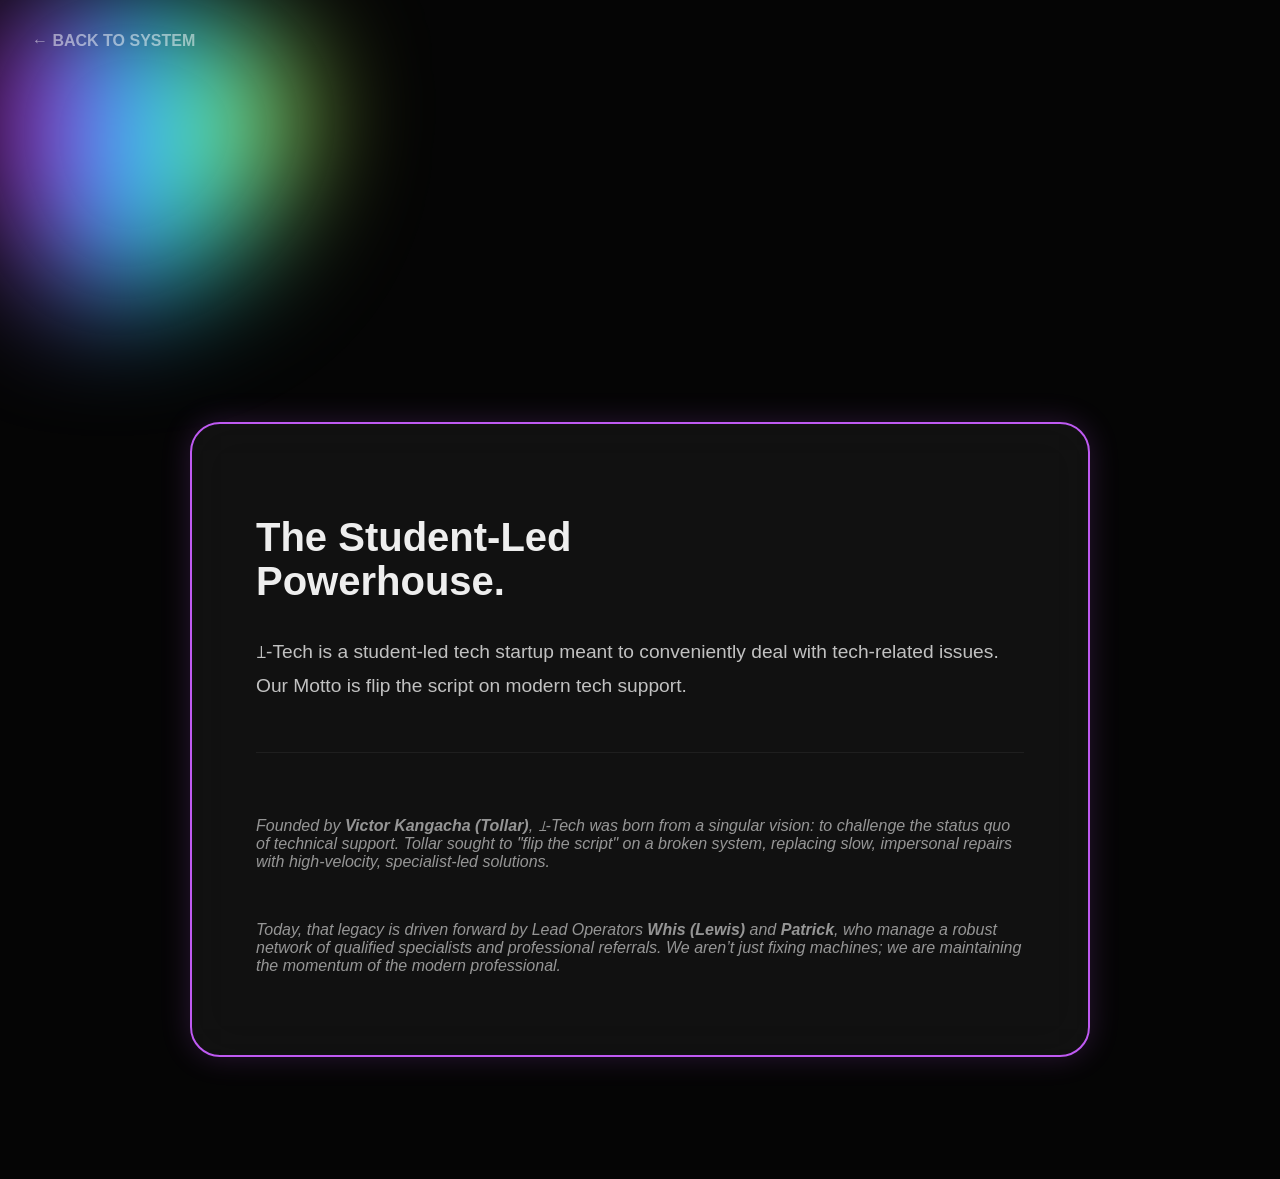
==== about.html @ f7c6c29e "landin-login-admin-about-" ====
<!DOCTYPE html>
<html lang="en">

<head>
    <meta charset="UTF-8">
    <meta name="viewport" content="width=device-width, initial-scale=1.0">
    <title>About Us | Ʇ-Tech</title>
    <link rel="stylesheet" href="style.css">
    <style>
        .back-link {
            position: absolute;
            top: 2rem;
            left: 2rem;
            color: #fff;
            text-decoration: none;
            font-weight: bold;
            opacity: 0.5;
            transition: 0.3s;
        }

        .back-link:hover {
            opacity: 1;
            transform: translateX(-5px);
        }
    </style>
</head>

<body>
    <div id="canvas-container">
        <div class="prism-graphic"></div>
    </div>

    <a href="index.html" class="back-link">← BACK TO SYSTEM</a>

    <div class="content-container">
        <div class="glass-card purple-glow">
            <h1 class="content-header">The Student-Led <br> Powerhouse.</h1>
            <p class="core-text">
                Ʇ-Tech is a student-led tech startup meant to conveniently deal with tech-related issues.
                Our Motto is flip the script on modern tech support.
            </p>

            <div class="origin-story">
                <p>
                    Founded by <strong>Victor Kangacha (Tollar)</strong>, Ʇ-Tech was born from a singular vision:
                    to challenge the status quo of technical support. Tollar sought to "flip the script"
                    on a broken system, replacing slow, impersonal repairs with high-velocity, specialist-led solutions.
                </p>
                <br>
                <p>
                    Today, that legacy is driven forward by Lead Operators <strong>Whis (Lewis)</strong> and
                    <strong>Patrick</strong>,
                    who manage a robust network of qualified specialists and professional referrals.
                    We aren’t just fixing machines; we are maintaining the momentum of the modern professional.
                </p>
            </div>
        </div>
    </div>

    <script src="script.js"></script>
</body>

</html>
---- style.css ----
:root {
    --primary: #5271FF;
    --accent: #e8ff47;
    --neon-purple: #bf5af2;
    --neon-green: #e8ff47;
    --glass-bg: rgba(255, 255, 255, 0.05);
    --glass-border: rgba(255, 255, 255, 0.1);
    --bg-dark: #050505;
    --prism-gradient: linear-gradient(90deg, #ff00ea, #00d2ff, #E1FB2E);
}

body {
    background-color: var(--bg-dark);
    color: #eee;
    font-family: 'Inter', -apple-system, sans-serif;
    margin: 0;
    overflow-x: hidden;
}

/* --- LANDING TOGETHER/APART ANIMATION --- */
.landing-bg {
    background: radial-gradient(circle at center, #111, #000);
    overflow: hidden;
    position: fixed;
    width: 100%;
    height: 100%;
    z-index: -1;
}

.particle {
    position: absolute;
    width: 4px;
    height: 4px;
    background: var(--primary);
    border-radius: 50%;
    filter: blur(2px);
    animation: togetherApart 10s infinite ease-in-out;
}

@keyframes togetherApart {

    0%,
    100% {
        transform: translate(0, 0) scale(1);
        opacity: 0.3;
    }

    50% {
        transform: translate(var(--tx), var(--ty)) scale(2);
        opacity: 0.8;
    }
}

/* --- 50/50 SPLIT VIEW (LOGIN) --- */
.split-container {
    display: flex;
    height: 100vh;
}

.left-view {
    flex: 1;
    background: #050505;
    display: flex;
    align-items: center;
    justify-content: center;
    position: relative;
    overflow: hidden;
}

.prism-graphic {
    width: 300px;
    height: 300px;
    background: var(--prism-gradient);
    filter: blur(60px);
    border-radius: 30% 70% 70% 30% / 30% 30% 70% 70%;
    animation: morph 8s infinite alternate ease-in-out;
}

@keyframes morph {
    0% {
        border-radius: 30% 70% 70% 30% / 30% 30% 70% 70%;
    }

    100% {
        border-radius: 60% 40% 30% 70% / 60% 30% 70% 40%;
    }
}

.right-view {
    flex: 1;
    background: #000;
    display: flex;
    flex-direction: column;
    justify-content: center;
    padding: 10%;
}

.enter-heading {
    font-size: 5rem;
    font-weight: 900;
    letter-spacing: -4px;
    margin-bottom: 2rem;
    line-height: 0.9;
}

.glass-card {
    background: var(--glass);
    backdrop-filter: blur(20px);
    border: 1px solid var(--glass-border);
    padding: 3rem;
    border-radius: 20px;
}

.input-group {
    margin-bottom: 1.5rem;
}

.input-group label {
    display: block;
    font-size: 0.8rem;
    text-transform: uppercase;
    letter-spacing: 2px;
    margin-bottom: 0.5rem;
    opacity: 0.5;
}

.input-group input {
    width: 100%;
    min-width: 320px;
    background: rgba(255, 255, 255, 0.03);
    border: 1px solid var(--glass-border);
    padding: 1rem;
    border-radius: 8px;
    color: #fff;
    font-size: 1rem;
}

/* --- DASHBOARD & SERVICE BAY --- */
.container {
    max-width: 1200px;
    margin: 0 auto;
    padding: 100px 20px;
}

.service-grid {
    display: grid;
    grid-template-columns: repeat(auto-fit, minmax(250px, 1fr));
    gap: 1.5rem;
    margin-top: 3rem;
}

.service-card {
    padding: 2.5rem;
    background: var(--glass);
    backdrop-filter: blur(10px);
    border-radius: 15px;
    border: 1px solid var(--glass-border);
    transition: 0.4s;
    cursor: pointer;
    text-align: left;
}

.service-card:hover {
    border-color: var(--accent);
    transform: translateY(-5px);
}

.service-card h3 {
    font-size: 1.5rem;
    margin-bottom: 0.5rem;
}

.slide-panel {
    position: fixed;
    right: -100%;
    top: 0;
    width: 400px;
    height: 100%;
    background: #0a0a0a;
    border-left: 1px solid var(--glass-border);
    padding: 3rem;
    z-index: 1000;
    transition: 0.5s cubic-bezier(0.4, 0, 0.2, 1);
}

.slide-panel.active {
    right: 0;
}

/* --- UTILS --- */
.flip {
    display: inline-block;
    transform: rotate(180deg);
}

.btn-primary {
    background: #fff;
    color: #000;
    border: none;
    padding: 1rem 2rem;
    border-radius: 12px;
    font-weight: 900;
    text-transform: uppercase;
    cursor: pointer;
    transition: 0.3s;
}

.btn-primary:hover {
    background: var(--accent);
}

@media (max-width: 768px) {
    .split-container {
        flex-direction: column;
    }

    .enter-heading {
        font-size: 3rem;
    }

    .input-group input {
        min-width: 100%;
    }
}
/* --- Cyber Minimalist Layout --- */
.hero-section {
    text-align: center;
    margin-top: 15vh;
}

.hero-section h1 {
    font-size: 6rem;
    font-weight: 900;
    letter-spacing: 15px;
    margin-bottom: 1rem;
}

.tagline {
    font-size: 1.2rem;
    opacity: 0.7;
    letter-spacing: 3px;
    max-width: 600px;
    margin: 0 auto;
}

.nav-grid {
    display: flex;
    gap: 20px;
    justify-content: center;
    margin-top: 60px;
    flex-wrap: wrap;
    padding: 20px;
}

.nav-btn {
    min-width: 250px;
    padding: 20px 40px;
    border-radius: 50px;
    font-family: 'Inter', sans-serif;
    font-weight: 700;
    text-transform: uppercase;
    letter-spacing: 2px;
    cursor: pointer;
    transition: 0.4s cubic-bezier(0.175, 0.885, 0.32, 1.275);
    display: flex;
    align-items: center;
    justify-content: center;
}

.nav-btn.glass {
    background: var(--glass-bg);
    border: 1px solid var(--glass-border);
    color: #fff;
    backdrop-filter: blur(15px);
}

.nav-btn.primary {
    background: #fff;
    border: none;
    color: #000;
    box-shadow: 0 0 30px rgba(255, 255, 255, 0.2);
}

.nav-btn:hover {
    transform: scale(1.05) translateY(-5px);
    background: rgba(255, 255, 255, 0.15);
    border-color: var(--accent);
}

.nav-btn.primary:hover {
    background: var(--accent);
    box-shadow: 0 0 40px rgba(232, 255, 71, 0.4);
}

/* --- Content Pages --- */
.content-container {
    max-width: 900px;
    margin: 10vh auto;
    padding: 2rem;
}

.glass-card {
    background: var(--glass-bg);
    backdrop-filter: blur(25px);
    border: 2px solid var(--glass-border);
    border-radius: 30px;
    padding: 4rem;
    position: relative;
    overflow: hidden;
}

.purple-glow { border-color: var(--neon-purple); box-shadow: 0 0 30px rgba(191, 90, 242, 0.2); }
.green-glow { border-color: var(--neon-green); box-shadow: 0 0 30px rgba(232, 255, 71, 0.2); }

.content-header {
    font-size: 2.5rem;
    font-weight: 900;
    margin-bottom: 2rem;
    line-height: 1.1;
}

.core-text {
    font-size: 1.2rem;
    line-height: 1.8;
    opacity: 0.8;
    margin-bottom: 2rem;
}

.origin-story {
    margin-top: 3rem;
    padding-top: 3rem;
    border-top: 1px solid var(--glass-border);
    font-style: italic;
    opacity: 0.6;
}

/* --- Footer --- */
.contact-footer {
    position: fixed;
    bottom: 30px;
    left: 50%;
    transform: translateX(-50%);
    display: flex;
    gap: 40px;
    padding: 20px 40px;
    border-radius: 100px;
    font-size: 0.8rem;
    letter-spacing: 2px;
    background: var(--glass-bg);
    backdrop-filter: blur(10px);
    border: 1px solid var(--glass-border);
    width: fit-content;
    white-space: nowrap;
    z-index: 100;
    visibility: visible;
}

@media (max-width: 768px) {
    .nav-grid { flex-direction: column; align-items: center; }
    .nav-btn { width: 100%; min-width: 0; }
    .contact-footer { position: relative; bottom: 0; left: 0; transform: none; flex-direction: column; border-radius: 20px; gap: 10px; text-align: center; margin: 40px auto; }
}
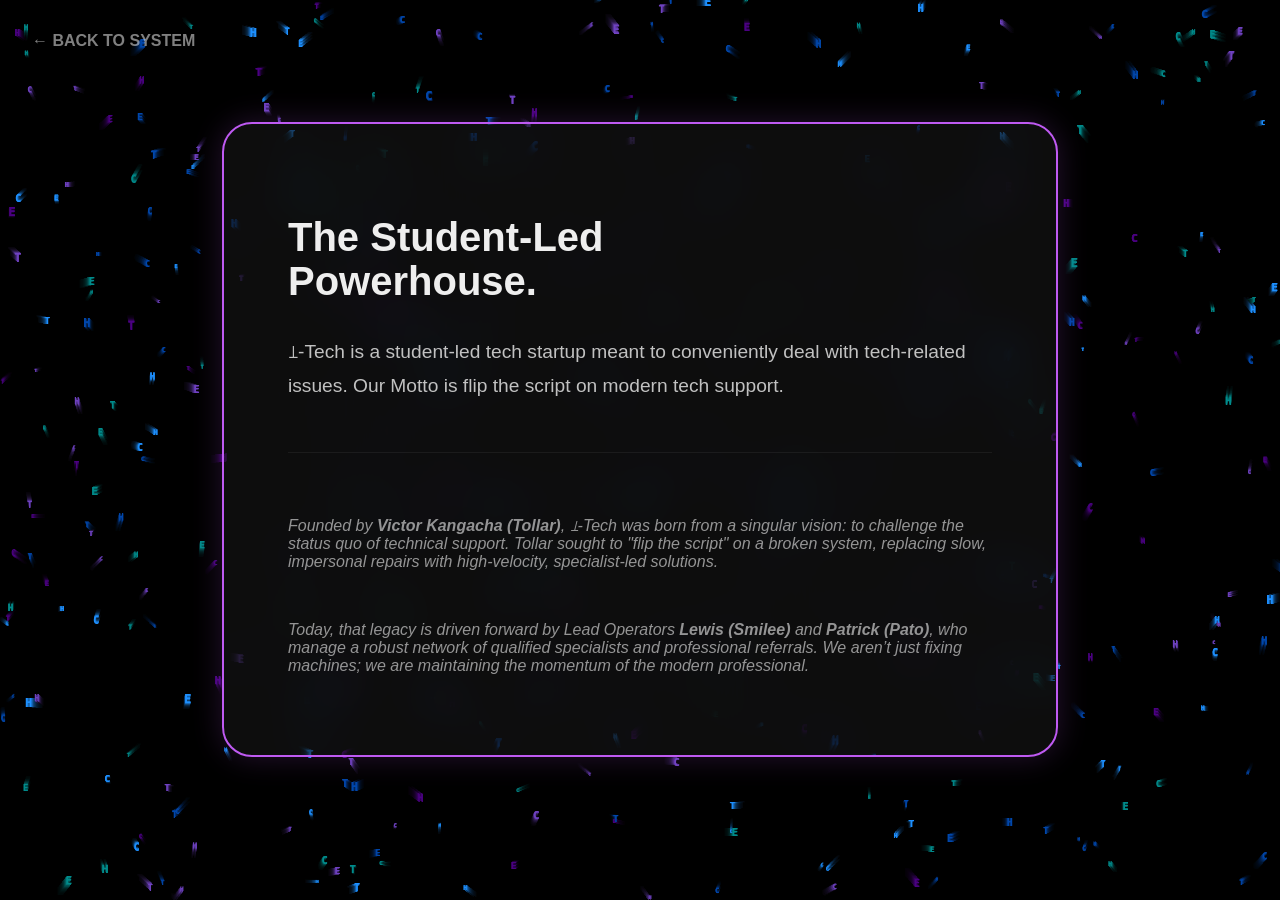
==== commit 27468c5d: "Implement global TECH particle background" ====
--- a/about.html
+++ b/about.html
@@ -26,9 +26,7 @@
 </head>
 
 <body>
-    <div id="canvas-container">
-        <div class="prism-graphic"></div>
-    </div>
+    <canvas id="canvas1"></canvas>
 
     <a href="index.html" class="back-link">← BACK TO SYSTEM</a>
 
@@ -48,8 +46,8 @@
                 </p>
                 <br>
                 <p>
-                    Today, that legacy is driven forward by Lead Operators <strong>Whis (Lewis)</strong> and
-                    <strong>Patrick</strong>,
+                    Today, that legacy is driven forward by Lead Operators <strong>Lewis (Smilee)</strong> and
+                    <strong>Patrick (Pato)</strong>,
                     who manage a robust network of qualified specialists and professional referrals.
                     We aren’t just fixing machines; we are maintaining the momentum of the modern professional.
                 </p>
--- a/style.css
+++ b/style.css
@@ -9,6 +9,12 @@
     --prism-gradient: linear-gradient(90deg, #ff00ea, #00d2ff, #E1FB2E);
 }
 
+*,
+*::before,
+*::after {
+    box-sizing: border-box;
+}
+
 body {
     background-color: var(--bg-dark);
     color: #eee;
@@ -17,38 +23,14 @@
     overflow-x: hidden;
 }
 
-/* --- LANDING TOGETHER/APART ANIMATION --- */
-.landing-bg {
-    background: radial-gradient(circle at center, #111, #000);
-    overflow: hidden;
+#canvas1 {
     position: fixed;
+    top: 0;
+    left: 0;
     width: 100%;
     height: 100%;
-    z-index: -1;
-}
-
-.particle {
-    position: absolute;
-    width: 4px;
-    height: 4px;
-    background: var(--primary);
-    border-radius: 50%;
-    filter: blur(2px);
-    animation: togetherApart 10s infinite ease-in-out;
-}
-
-@keyframes togetherApart {
-
-    0%,
-    100% {
-        transform: translate(0, 0) scale(1);
-        opacity: 0.3;
-    }
-
-    50% {
-        transform: translate(var(--tx), var(--ty)) scale(2);
-        opacity: 0.8;
-    }
+    z-index: -2;
+    background: #020205;
 }
 
 /* --- 50/50 SPLIT VIEW (LOGIN) --- */
@@ -221,7 +203,46 @@
     .input-group input {
         min-width: 100%;
     }
-}
+
+    /* Dashboard Mobile Refinement */
+    .container {
+        padding: 80px 15px;
+    }
+
+    .page-header {
+        padding-left: 1rem;
+        margin-bottom: 2rem;
+    }
+
+    .page-header h1 {
+        font-size: 2.5rem !important;
+    }
+
+    .service-grid {
+        grid-template-columns: 1fr;
+        gap: 1rem;
+    }
+
+    .service-card {
+        padding: 1.5rem;
+    }
+
+    .slide-panel {
+        width: 100%;
+        right: -100%;
+        padding: 2rem;
+    }
+
+    nav {
+        padding: 1rem 5% !important;
+    }
+
+    .nav-btn {
+        min-width: 100%;
+        padding: 15px 30px;
+    }
+}
+
 /* --- Cyber Minimalist Layout --- */
 .hero-section {
     text-align: center;
@@ -309,8 +330,15 @@
     overflow: hidden;
 }
 
-.purple-glow { border-color: var(--neon-purple); box-shadow: 0 0 30px rgba(191, 90, 242, 0.2); }
-.green-glow { border-color: var(--neon-green); box-shadow: 0 0 30px rgba(232, 255, 71, 0.2); }
+.purple-glow {
+    border-color: var(--neon-purple);
+    box-shadow: 0 0 30px rgba(191, 90, 242, 0.2);
+}
+
+.green-glow {
+    border-color: var(--neon-green);
+    box-shadow: 0 0 30px rgba(232, 255, 71, 0.2);
+}
 
 .content-header {
     font-size: 2.5rem;
@@ -356,7 +384,25 @@
 }
 
 @media (max-width: 768px) {
-    .nav-grid { flex-direction: column; align-items: center; }
-    .nav-btn { width: 100%; min-width: 0; }
-    .contact-footer { position: relative; bottom: 0; left: 0; transform: none; flex-direction: column; border-radius: 20px; gap: 10px; text-align: center; margin: 40px auto; }
-}
+    .nav-grid {
+        flex-direction: column;
+        align-items: center;
+    }
+
+    .nav-btn {
+        width: 100%;
+        min-width: 0;
+    }
+
+    .contact-footer {
+        position: relative;
+        bottom: 0;
+        left: 0;
+        transform: none;
+        flex-direction: column;
+        border-radius: 20px;
+        gap: 10px;
+        text-align: center;
+        margin: 40px auto;
+    }
+}
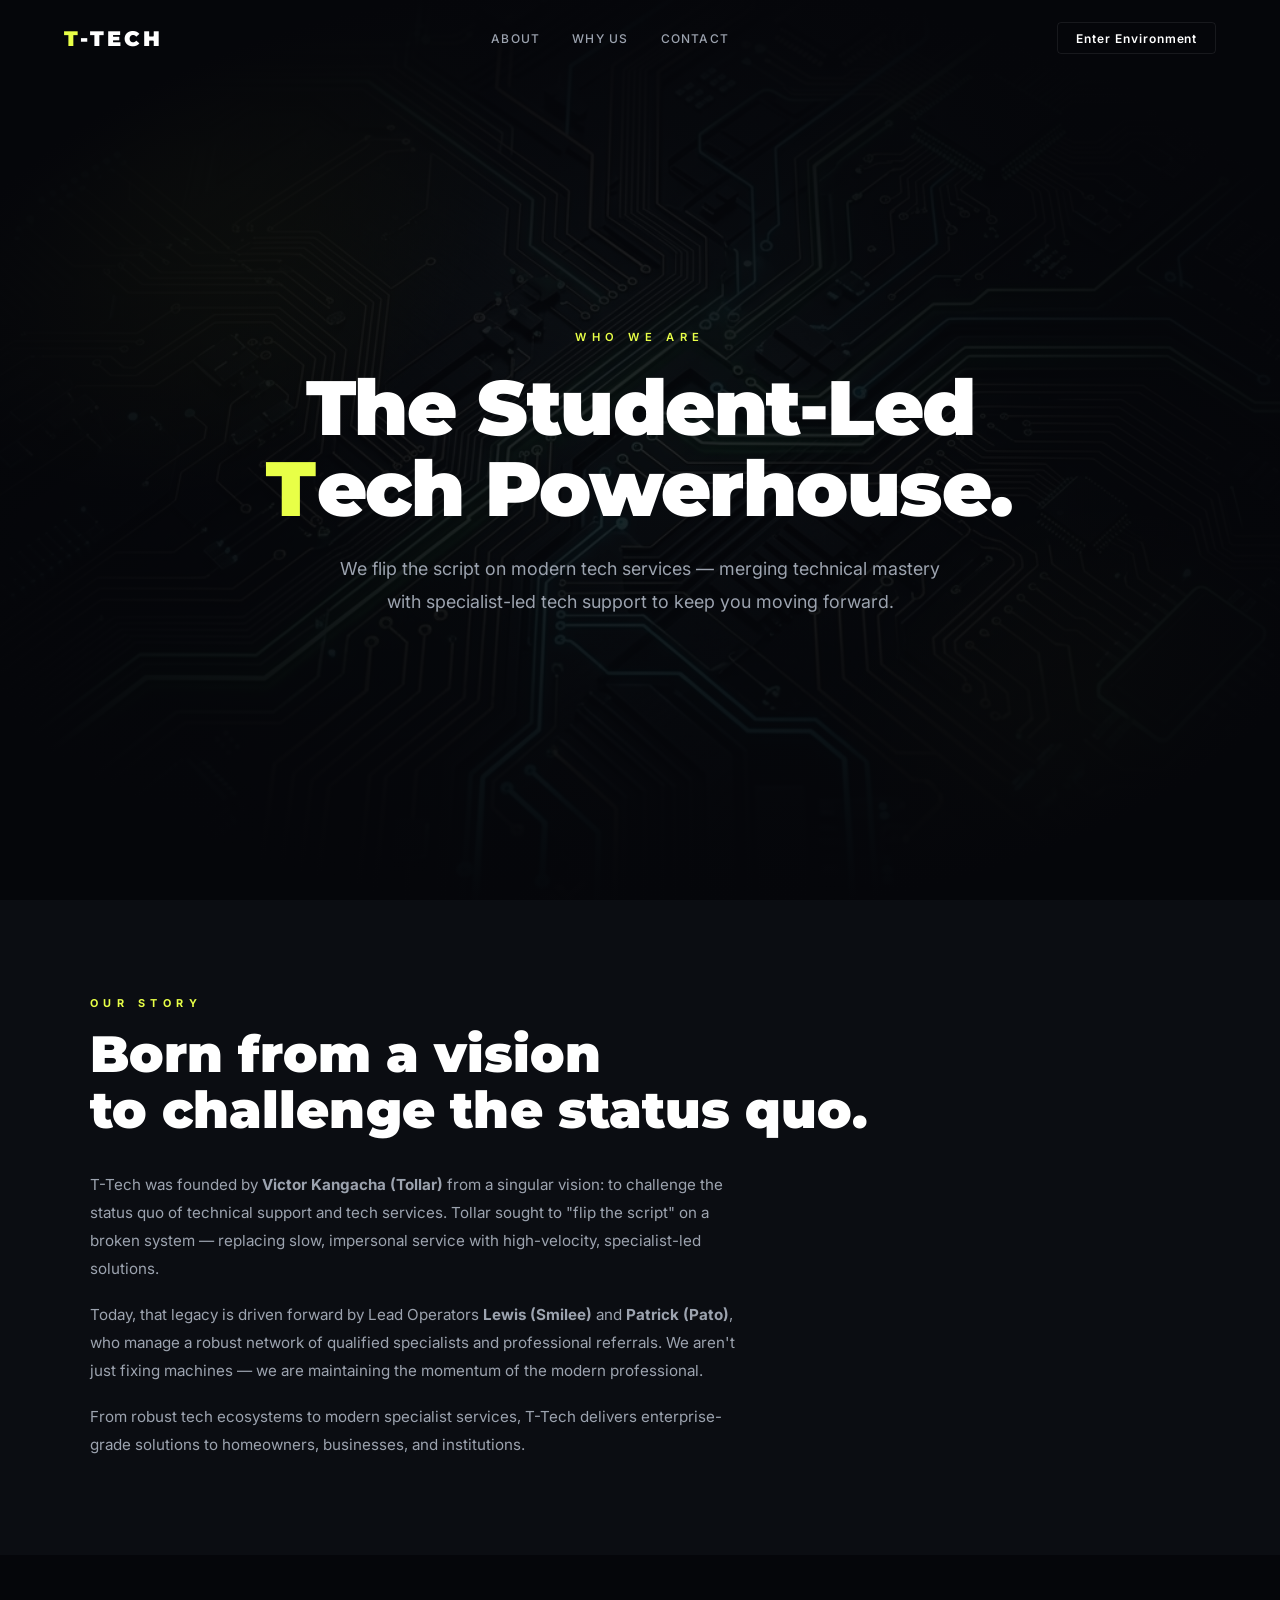
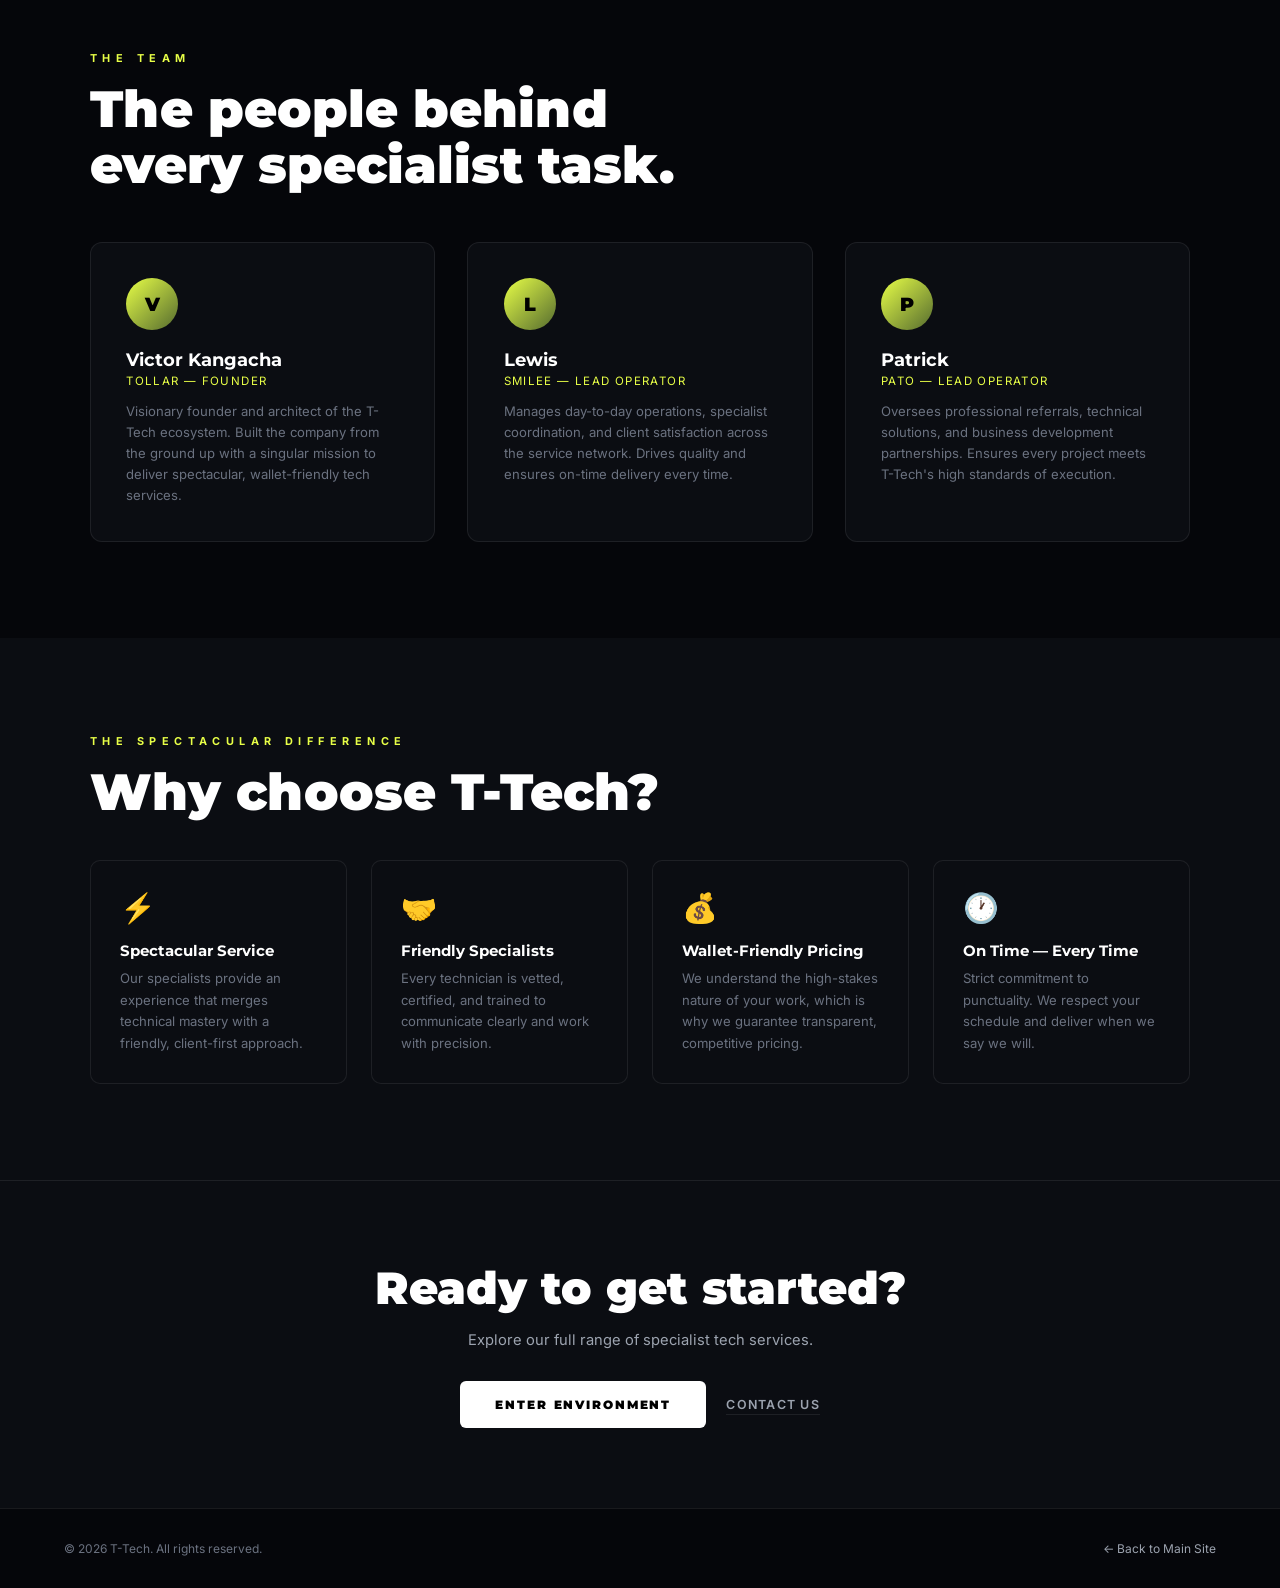
==== commit 68e54d5a: "Migrate UI to T-Tech" ====
--- a/about.html
+++ b/about.html
@@ -1,61 +1,230 @@
 <!DOCTYPE html>
 <html lang="en">
-
 <head>
-    <meta charset="UTF-8">
-    <meta name="viewport" content="width=device-width, initial-scale=1.0">
-    <title>About Us | Ʇ-Tech</title>
-    <link rel="stylesheet" href="style.css">
-    <style>
-        .back-link {
-            position: absolute;
-            top: 2rem;
-            left: 2rem;
-            color: #fff;
-            text-decoration: none;
-            font-weight: bold;
-            opacity: 0.5;
-            transition: 0.3s;
-        }
-
-        .back-link:hover {
-            opacity: 1;
-            transform: translateX(-5px);
-        }
-    </style>
+  <meta charset="UTF-8">
+  <meta name="viewport" content="width=device-width, initial-scale=1.0">
+  <title>About Us | T-Tech</title>
+  <meta name="description" content="The student-led tech powerhouse behind T-Tech. Meet our founders and lead operators.">
+  <link rel="preconnect" href="https://fonts.googleapis.com">
+  <link href="https://fonts.googleapis.com/css2?family=Montserrat:wght@400;600;700;800;900&family=Inter:wght@300;400;500;600&display=swap" rel="stylesheet">
+  <style>
+    *,*::before,*::after{box-sizing:border-box;margin:0;padding:0}
+    :root{
+      --bg:#05060a;--bg2:#0b0d12;--border:rgba(255,255,255,0.08);
+      --accent:#e8ff47;--red:#e8ff47;--white:#fff;--grey:#6b7280;--grey-lt:#9ca3af;
+      --font-h:'Montserrat',sans-serif;--font-b:'Inter',sans-serif
+    }
+    html{scroll-behavior:smooth}
+    body{background:var(--bg);color:var(--white);font-family:var(--font-b);overflow-x:hidden}
+
+    /* ── NAV ── */
+    nav{position:fixed;top:0;left:0;right:0;z-index:100;display:flex;align-items:center;justify-content:space-between;padding:1.4rem 5%;border-bottom:1px solid transparent;transition:.4s}
+    nav.scrolled{background:rgba(5,6,10,.96);backdrop-filter:blur(12px);border-color:var(--border)}
+    .nav-logo{font-family:var(--font-h);font-size:1.3rem;font-weight:900;letter-spacing:.15em;color:var(--white);text-decoration:none}
+    .nav-logo span{color:var(--accent)}
+    .nav-links{display:flex;gap:2rem}
+    .nav-link{font-size:.75rem;font-weight:500;letter-spacing:.1em;text-transform:uppercase;color:var(--grey-lt);text-decoration:none;transition:.2s}
+    .nav-link:hover{color:var(--white)}
+    .nav-cta{font-size:.75rem;font-weight:600;letter-spacing:.08em;color:var(--white);text-decoration:none;border:1px solid var(--border);padding:.45rem 1.1rem;border-radius:4px;transition:.3s}
+    .nav-cta:hover{border-color:var(--accent);color:var(--accent)}
+    @media(max-width:700px){.nav-links{display:none}}
+
+    /* ── HERO ── */
+    .about-hero{
+      min-height:100vh;display:flex;align-items:center;justify-content:center;
+      position:relative;overflow:hidden;padding:8rem 5% 5rem;text-align:center;
+      background-image: url('assets/tech_bg.png');
+      background-size: cover;
+      background-position: center;
+      background-attachment: fixed;
+    }
+    
+    .about-hero::before{
+      content:'';position:absolute;inset:0;
+      background:rgba(5,6,10,0.85);
+    }
+    
+    /* Fade gradient overlay */
+    .about-hero::after{content:'';position:absolute;inset:0;background:radial-gradient(ellipse 80% 70% at 50% 50%,transparent 0%,var(--bg) 75%)}
+    .orb-hero{position:absolute;border-radius:50%;pointer-events:none}
+    .orb-1{top:-200px;left:-200px;width:700px;height:700px;background:radial-gradient(circle,rgba(232,255,71,0.12) 0%,transparent 70%);animation:pulse 10s ease-in-out infinite alternate}
+    .orb-2{bottom:-150px;right:-100px;width:550px;height:550px;background:radial-gradient(circle,rgba(232,255,71,0.06) 0%,transparent 70%);animation:pulse 14s ease-in-out infinite alternate-reverse}
+    @keyframes pulse{from{transform:scale(1)}to{transform:scale(1.12)}}
+    .hero-inner{position:relative;z-index:1;max-width:800px}
+    .eyebrow{font-size:.7rem;font-weight:600;letter-spacing:.5em;text-transform:uppercase;color:var(--accent);margin-bottom:1.5rem}
+    .hero-h1{font-family:var(--font-h);font-size:clamp(2.8rem,6vw,5rem);font-weight:900;line-height:1.05;letter-spacing:-.02em;margin-bottom:1.5rem}
+    .hero-h1 .flip{display:inline-block;transform:scaleX(-1);color:var(--accent)}
+    .hero-desc{font-size:clamp(.95rem,1.4vw,1.15rem);color:var(--grey-lt);line-height:1.8;max-width:620px;margin:0 auto}
+
+    /* ── STORY SECTION ── */
+    .section{padding:6rem 5%}
+    .section-inner{max-width:1100px;margin:0 auto}
+    .section-label{font-size:.68rem;font-weight:700;letter-spacing:.5em;text-transform:uppercase;color:var(--accent);margin-bottom:1rem}
+    .section-h2{font-family:var(--font-h);font-size:clamp(2rem,4vw,3.2rem);font-weight:900;line-height:1.1;margin-bottom:2rem}
+    .section-body{font-size:.95rem;color:var(--grey-lt);line-height:1.85;max-width:660px}
+    .section-body p+p{margin-top:1.1rem}
+
+    /* ── TEAM GRID ── */
+    .team-grid{display:grid;grid-template-columns:repeat(auto-fit,minmax(260px,1fr));gap:2rem;margin-top:3rem}
+    .team-card{background:var(--bg2);border:1px solid var(--border);border-radius:12px;padding:2.2rem;transition:.3s;position:relative;overflow:hidden}
+    .team-card::before{content:'';position:absolute;inset:0;background:linear-gradient(135deg,rgba(232,255,71,0.05),transparent);opacity:0;transition:.3s}
+    .team-card:hover{border-color:rgba(232,255,71,0.4);transform:translateY(-4px)}
+    .team-card:hover::before{opacity:1}
+    .team-initial{width:52px;height:52px;border-radius:50%;background:linear-gradient(135deg,var(--accent),#556b2f);display:flex;align-items:center;justify-content:center;font-family:var(--font-h);font-weight:900;font-size:1.2rem;color:#000;margin-bottom:1.2rem}
+    .team-name{font-family:var(--font-h);font-weight:700;font-size:1.1rem;margin-bottom:.25rem}
+    .team-handle{font-size:.72rem;letter-spacing:.12em;text-transform:uppercase;color:var(--accent);margin-bottom:.8rem}
+    .team-role{font-size:.82rem;color:var(--grey);line-height:1.6}
+
+    /* ── WHY US ── */
+    .why-grid{display:grid;grid-template-columns:repeat(auto-fit,minmax(220px,1fr));gap:1.5rem;margin-top:2.5rem}
+    .why-card{background:var(--bg2);border:1px solid var(--border);border-radius:10px;padding:1.8rem}
+    .why-icon{font-size:1.8rem;margin-bottom:1rem}
+    .why-title{font-family:var(--font-h);font-weight:700;font-size:.95rem;margin-bottom:.5rem}
+    .why-desc{font-size:.82rem;color:var(--grey);line-height:1.65}
+
+    /* ── CTA FOOTER STRIP ── */
+    .cta-strip{background:var(--bg2);border-top:1px solid var(--border);padding:5rem 5%;text-align:center}
+    .cta-strip h2{font-family:var(--font-h);font-weight:900;font-size:clamp(1.8rem,3.5vw,2.8rem);margin-bottom:1rem}
+    .cta-strip p{color:var(--grey-lt);font-size:.92rem;margin-bottom:2rem}
+    .cta-btn{display:inline-flex;align-items:center;gap:.6rem;background:var(--white);color:#000;font-family:var(--font-h);font-weight:900;font-size:.78rem;letter-spacing:.15em;text-transform:uppercase;text-decoration:none;padding:1rem 2.2rem;border-radius:6px;transition:.3s}
+    .cta-btn:hover{background:var(--accent);box-shadow:0 0 28px rgba(232,255,71,.22)}
+    .cta-ghost{display:inline-flex;align-items:center;margin-left:1rem;color:var(--grey-lt);font-size:.78rem;font-weight:600;letter-spacing:.1em;text-transform:uppercase;text-decoration:none;border-bottom:1px solid var(--border);padding-bottom:2px;transition:.2s}
+    .cta-ghost:hover{color:var(--white);border-color:var(--white)}
+
+    /* ── BOTTOM NAV ── */
+    footer{padding:2rem 5%;display:flex;align-items:center;justify-content:space-between;border-top:1px solid var(--border);font-size:.75rem;color:var(--grey)}
+    footer a{color:var(--grey-lt);text-decoration:none}
+    footer a:hover{color:var(--white)}
+    @media(max-width:600px){footer{flex-direction:column;gap:.8rem;text-align:center}}
+  </style>
 </head>
-
 <body>
-    <canvas id="canvas1"></canvas>
-
-    <a href="index.html" class="back-link">← BACK TO SYSTEM</a>
-
-    <div class="content-container">
-        <div class="glass-card purple-glow">
-            <h1 class="content-header">The Student-Led <br> Powerhouse.</h1>
-            <p class="core-text">
-                Ʇ-Tech is a student-led tech startup meant to conveniently deal with tech-related issues.
-                Our Motto is flip the script on modern tech support.
-            </p>
-
-            <div class="origin-story">
-                <p>
-                    Founded by <strong>Victor Kangacha (Tollar)</strong>, Ʇ-Tech was born from a singular vision:
-                    to challenge the status quo of technical support. Tollar sought to "flip the script"
-                    on a broken system, replacing slow, impersonal repairs with high-velocity, specialist-led solutions.
-                </p>
-                <br>
-                <p>
-                    Today, that legacy is driven forward by Lead Operators <strong>Lewis (Smilee)</strong> and
-                    <strong>Patrick (Pato)</strong>,
-                    who manage a robust network of qualified specialists and professional referrals.
-                    We aren’t just fixing machines; we are maintaining the momentum of the modern professional.
-                </p>
-            </div>
-        </div>
-    </div>
-
-    <script src="script.js"></script>
+
+  <!-- NAV -->
+  <nav id="nav">
+    <a href="index.html" class="nav-logo"><span>T</span>-TECH</a>
+    <div class="nav-links">
+      <a href="index.html#about" class="nav-link">About</a>
+      <a href="index.html#why-us" class="nav-link">Why Us</a>
+      <a href="index.html#contact" class="nav-link">Contact</a>
+    </div>
+    <a href="login.html" class="nav-cta">Enter Environment</a>
+  </nav>
+
+  <!-- HERO -->
+  <section class="about-hero">
+    <div class="orb-hero orb-1"></div>
+    <div class="orb-hero orb-2"></div>
+    <div class="hero-inner">
+      <div class="eyebrow">Who We Are</div>
+      <h1 class="hero-h1">The Student&#8209;Led<br><span class="flip">T</span>ech Powerhouse.</h1>
+      <p class="hero-desc">
+        We flip the script on modern tech services — merging technical mastery with specialist-led tech support to keep you moving forward.
+      </p>
+    </div>
+  </section>
+
+  <!-- STORY -->
+  <section class="section" style="background:var(--bg2)">
+    <div class="section-inner">
+      <div class="section-label">Our Story</div>
+      <h2 class="section-h2">Born from a vision<br>to challenge the status quo.</h2>
+      <div class="section-body">
+        <p>
+          T-Tech was founded by <strong>Victor Kangacha (Tollar)</strong> from a singular vision: to challenge
+          the status quo of technical support and tech services. Tollar sought to "flip the script" on a
+          broken system — replacing slow, impersonal service with high-velocity, specialist-led solutions.
+        </p>
+        <p>
+          Today, that legacy is driven forward by Lead Operators <strong>Lewis (Smilee)</strong> and
+          <strong>Patrick (Pato)</strong>, who manage a robust network of qualified specialists and professional
+          referrals. We aren't just fixing machines — we are maintaining the momentum of the
+          modern professional.
+        </p>
+        <p>
+          From robust tech ecosystems to modern specialist services, T-Tech delivers
+          enterprise-grade solutions to homeowners, businesses, and institutions.
+        </p>
+      </div>
+    </div>
+  </section>
+
+  <!-- TEAM -->
+  <section class="section">
+    <div class="section-inner">
+      <div class="section-label">The Team</div>
+      <h2 class="section-h2">The people behind<br>every specialist task.</h2>
+      <div class="team-grid">
+        <div class="team-card">
+          <div class="team-initial">V</div>
+          <div class="team-name">Victor Kangacha</div>
+          <div class="team-handle">Tollar — Founder</div>
+          <p class="team-role">Visionary founder and architect of the T-Tech ecosystem. Built the company from the ground up with a singular mission to deliver spectacular, wallet-friendly tech services.</p>
+        </div>
+        <div class="team-card">
+          <div class="team-initial">L</div>
+          <div class="team-name">Lewis</div>
+          <div class="team-handle">Smilee — Lead Operator</div>
+          <p class="team-role">Manages day-to-day operations, specialist coordination, and client satisfaction across the service network. Drives quality and ensures on-time delivery every time.</p>
+        </div>
+        <div class="team-card">
+          <div class="team-initial">P</div>
+          <div class="team-name">Patrick</div>
+          <div class="team-handle">Pato — Lead Operator</div>
+          <p class="team-role">Oversees professional referrals, technical solutions, and business development partnerships. Ensures every project meets T-Tech's high standards of execution.</p>
+        </div>
+      </div>
+    </div>
+  </section>
+
+  <!-- WHY US -->
+  <section class="section" style="background:var(--bg2)">
+    <div class="section-inner">
+      <div class="section-label">The Spectacular Difference</div>
+      <h2 class="section-h2">Why choose T-Tech?</h2>
+      <div class="why-grid">
+        <div class="why-card">
+          <div class="why-icon">⚡</div>
+          <div class="why-title">Spectacular Service</div>
+          <p class="why-desc">Our specialists provide an experience that merges technical mastery with a friendly, client-first approach.</p>
+        </div>
+        <div class="why-card">
+          <div class="why-icon">🤝</div>
+          <div class="why-title">Friendly Specialists</div>
+          <p class="why-desc">Every technician is vetted, certified, and trained to communicate clearly and work with precision.</p>
+        </div>
+        <div class="why-card">
+          <div class="why-icon">💰</div>
+          <div class="why-title">Wallet-Friendly Pricing</div>
+          <p class="why-desc">We understand the high-stakes nature of your work, which is why we guarantee transparent, competitive pricing.</p>
+        </div>
+        <div class="why-card">
+          <div class="why-icon">🕐</div>
+          <div class="why-title">On Time — Every Time</div>
+          <p class="why-desc">Strict commitment to punctuality. We respect your schedule and deliver when we say we will.</p>
+        </div>
+      </div>
+    </div>
+  </section>
+
+  <!-- CTA -->
+  <div class="cta-strip">
+    <h2>Ready to get started?</h2>
+    <p>Explore our full range of specialist tech services.</p>
+    <a href="login.html" class="cta-btn">Enter Environment</a>
+    <a href="index.html#contact" class="cta-ghost">Contact Us</a>
+  </div>
+
+  <!-- FOOTER -->
+  <footer>
+    <span>&copy; 2026 T-Tech. All rights reserved.</span>
+    <a href="index.html">&#8592; Back to Main Site</a>
+  </footer>
+
+  <script>
+    window.addEventListener('scroll',()=>{
+      document.getElementById('nav').classList.toggle('scrolled',window.scrollY>60);
+    });
+  </script>
 </body>
-
-</html>+</html>
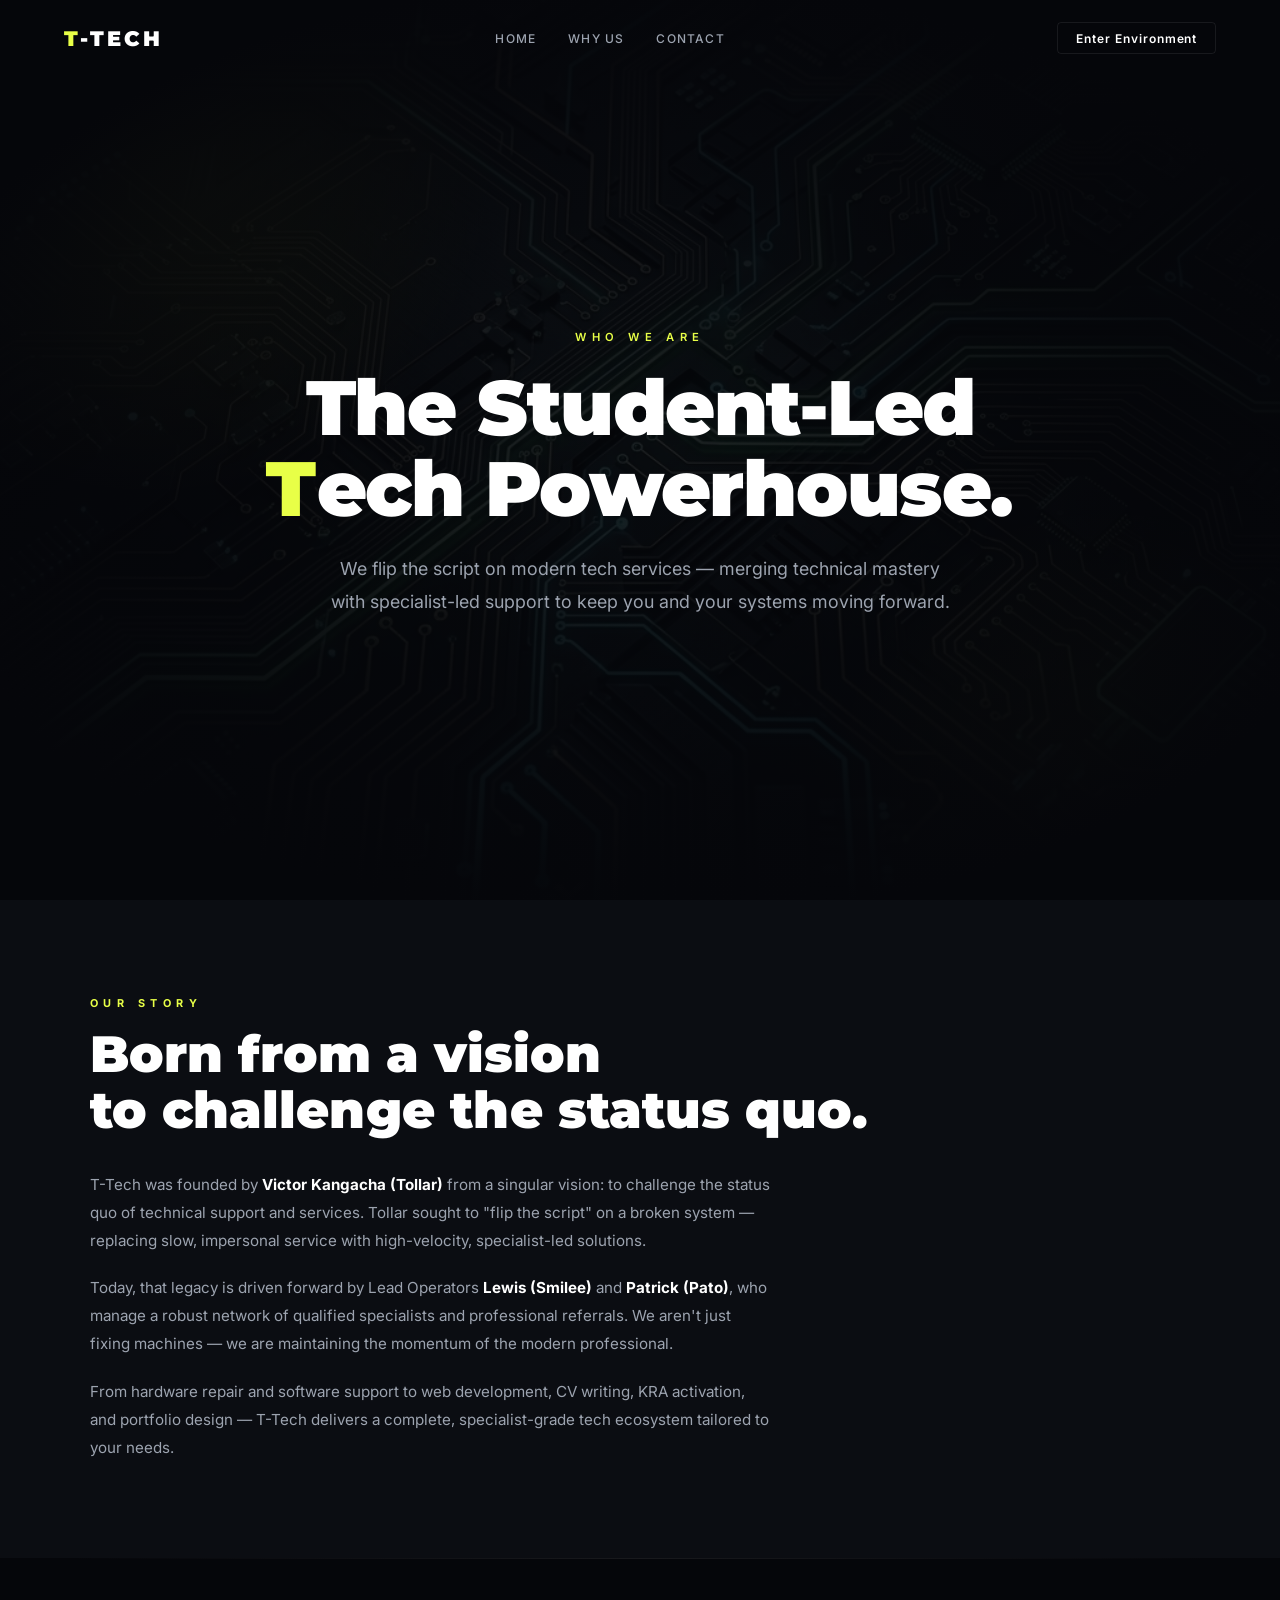
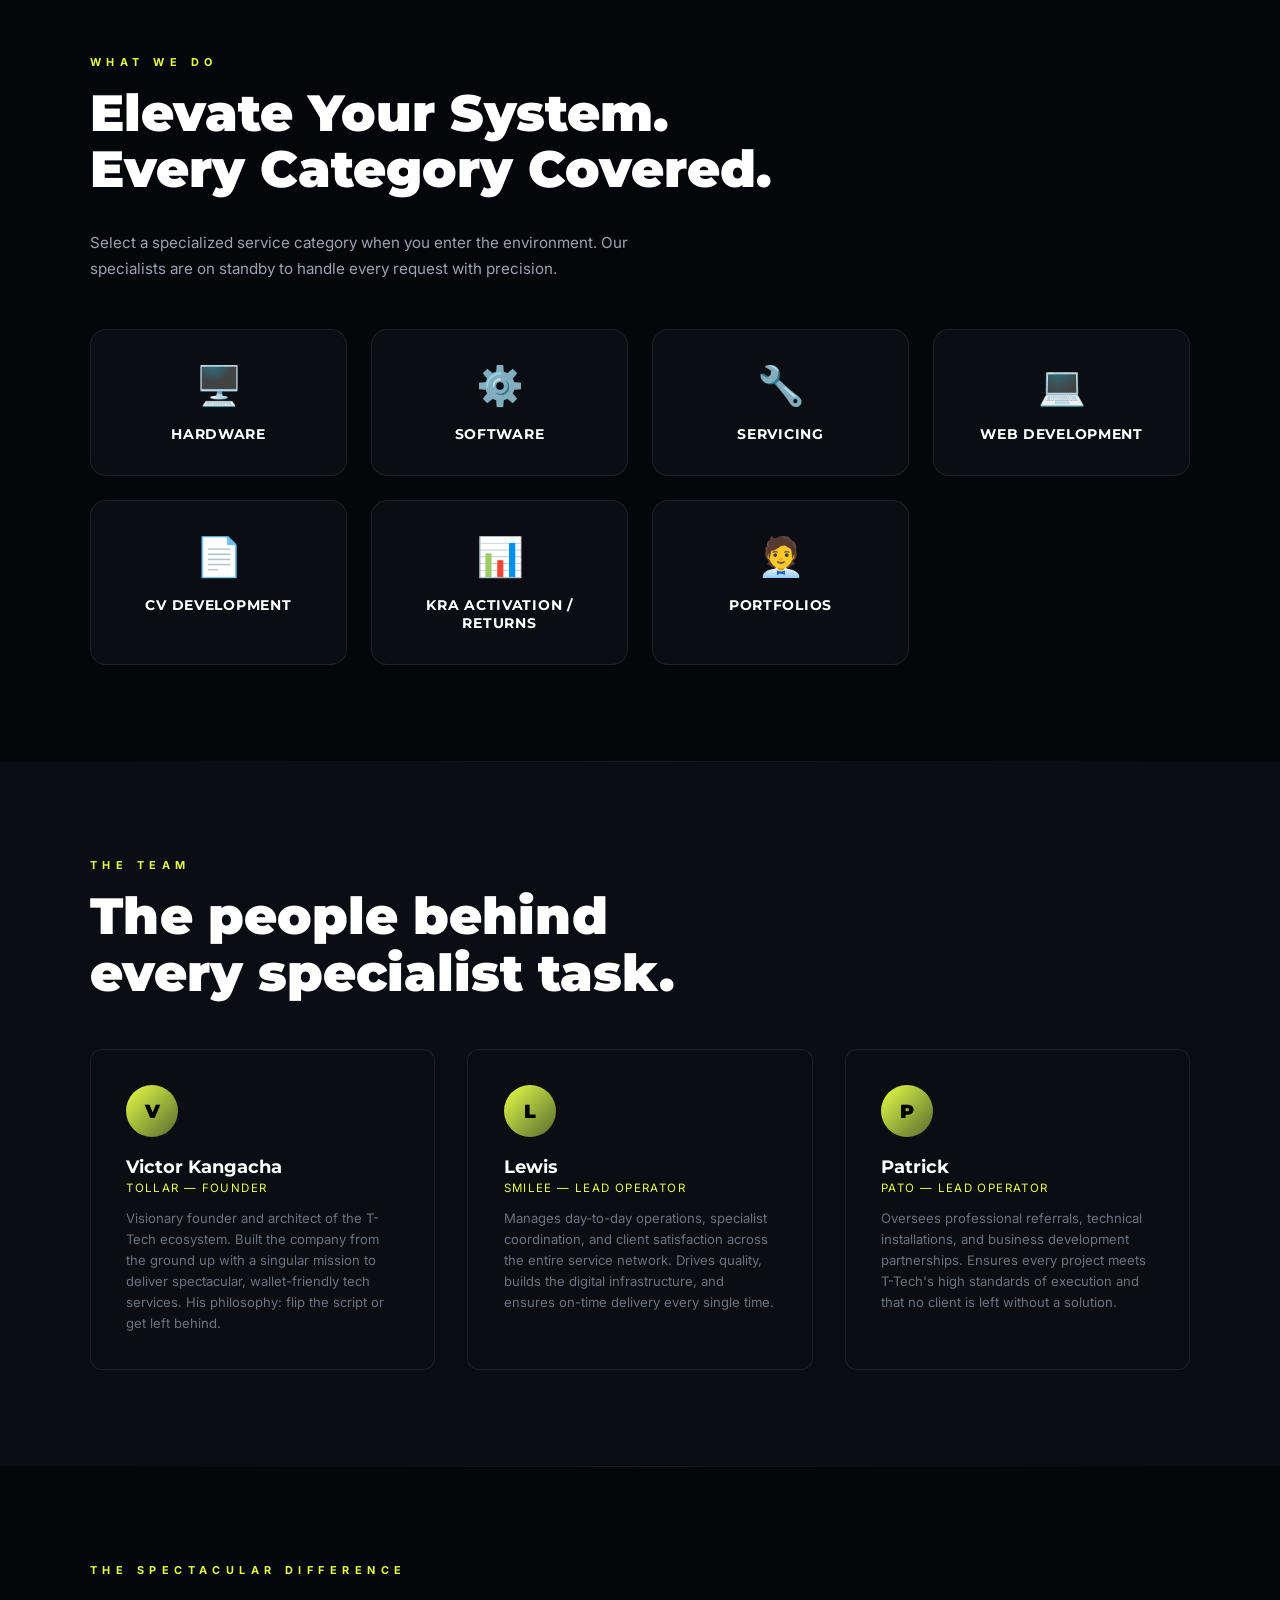
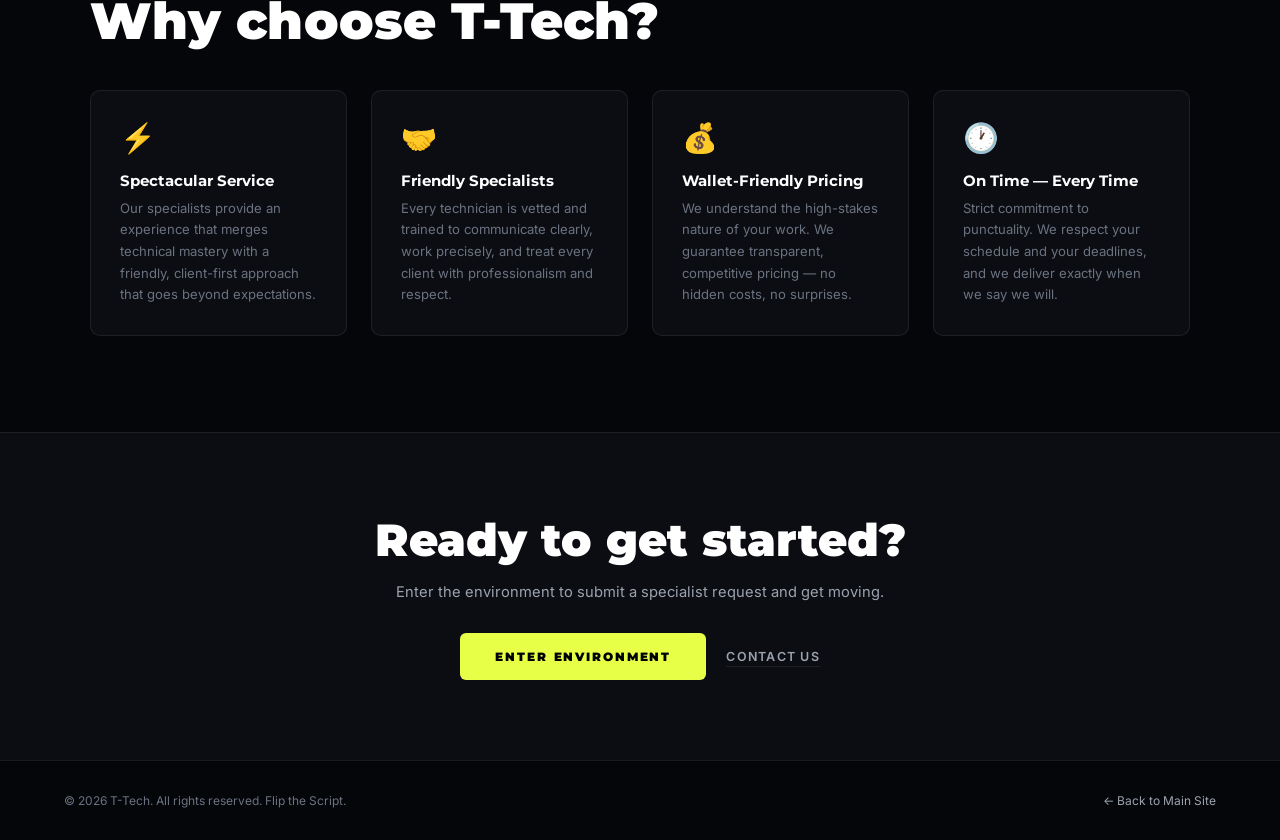
==== commit 45bcd486: "Restore full T-Tech About page: all 7 services, team bios, story" ====
--- a/about.html
+++ b/about.html
@@ -4,14 +4,14 @@
   <meta charset="UTF-8">
   <meta name="viewport" content="width=device-width, initial-scale=1.0">
   <title>About Us | T-Tech</title>
-  <meta name="description" content="The student-led tech powerhouse behind T-Tech. Meet our founders and lead operators.">
+  <meta name="description" content="The student-led tech powerhouse behind T-Tech. Meet our founders, lead operators, and discover every service we offer.">
   <link rel="preconnect" href="https://fonts.googleapis.com">
   <link href="https://fonts.googleapis.com/css2?family=Montserrat:wght@400;600;700;800;900&family=Inter:wght@300;400;500;600&display=swap" rel="stylesheet">
   <style>
     *,*::before,*::after{box-sizing:border-box;margin:0;padding:0}
     :root{
       --bg:#05060a;--bg2:#0b0d12;--border:rgba(255,255,255,0.08);
-      --accent:#e8ff47;--red:#e8ff47;--white:#fff;--grey:#6b7280;--grey-lt:#9ca3af;
+      --accent:#e8ff47;--white:#fff;--grey:#6b7280;--grey-lt:#9ca3af;
       --font-h:'Montserrat',sans-serif;--font-b:'Inter',sans-serif
     }
     html{scroll-behavior:smooth}
@@ -33,22 +33,14 @@
     .about-hero{
       min-height:100vh;display:flex;align-items:center;justify-content:center;
       position:relative;overflow:hidden;padding:8rem 5% 5rem;text-align:center;
-      background-image: url('assets/tech_bg.png');
-      background-size: cover;
-      background-position: center;
-      background-attachment: fixed;
+      background-image:url('assets/tech_bg.png');
+      background-size:cover;background-position:center;background-attachment:fixed;
     }
-    
-    .about-hero::before{
-      content:'';position:absolute;inset:0;
-      background:rgba(5,6,10,0.85);
-    }
-    
-    /* Fade gradient overlay */
+    .about-hero::before{content:'';position:absolute;inset:0;background:rgba(5,6,10,0.88)}
     .about-hero::after{content:'';position:absolute;inset:0;background:radial-gradient(ellipse 80% 70% at 50% 50%,transparent 0%,var(--bg) 75%)}
     .orb-hero{position:absolute;border-radius:50%;pointer-events:none}
-    .orb-1{top:-200px;left:-200px;width:700px;height:700px;background:radial-gradient(circle,rgba(232,255,71,0.12) 0%,transparent 70%);animation:pulse 10s ease-in-out infinite alternate}
-    .orb-2{bottom:-150px;right:-100px;width:550px;height:550px;background:radial-gradient(circle,rgba(232,255,71,0.06) 0%,transparent 70%);animation:pulse 14s ease-in-out infinite alternate-reverse}
+    .orb-1{top:-200px;left:-200px;width:700px;height:700px;background:radial-gradient(circle,rgba(232,255,71,0.1) 0%,transparent 70%);animation:pulse 10s ease-in-out infinite alternate}
+    .orb-2{bottom:-150px;right:-100px;width:550px;height:550px;background:radial-gradient(circle,rgba(232,255,71,0.05) 0%,transparent 70%);animation:pulse 14s ease-in-out infinite alternate-reverse}
     @keyframes pulse{from{transform:scale(1)}to{transform:scale(1.12)}}
     .hero-inner{position:relative;z-index:1;max-width:800px}
     .eyebrow{font-size:.7rem;font-weight:600;letter-spacing:.5em;text-transform:uppercase;color:var(--accent);margin-bottom:1.5rem}
@@ -56,13 +48,27 @@
     .hero-h1 .flip{display:inline-block;transform:scaleX(-1);color:var(--accent)}
     .hero-desc{font-size:clamp(.95rem,1.4vw,1.15rem);color:var(--grey-lt);line-height:1.8;max-width:620px;margin:0 auto}
 
-    /* ── STORY SECTION ── */
+    /* ── SECTIONS ── */
     .section{padding:6rem 5%}
     .section-inner{max-width:1100px;margin:0 auto}
     .section-label{font-size:.68rem;font-weight:700;letter-spacing:.5em;text-transform:uppercase;color:var(--accent);margin-bottom:1rem}
     .section-h2{font-family:var(--font-h);font-size:clamp(2rem,4vw,3.2rem);font-weight:900;line-height:1.1;margin-bottom:2rem}
-    .section-body{font-size:.95rem;color:var(--grey-lt);line-height:1.85;max-width:660px}
-    .section-body p+p{margin-top:1.1rem}
+    .section-body{font-size:.95rem;color:var(--grey-lt);line-height:1.85;max-width:680px}
+    .section-body p+p{margin-top:1.2rem}
+    .section-body strong{color:var(--white)}
+
+    /* ── SERVICES GRID ── */
+    .services-grid{display:grid;grid-template-columns:repeat(auto-fit,minmax(220px,1fr));gap:1.5rem;margin-top:3rem}
+    .service-card{
+      background:var(--bg2);border:1px solid var(--border);border-radius:16px;
+      padding:2rem 1.5rem;text-align:center;transition:.3s;cursor:default;
+      position:relative;overflow:hidden;
+    }
+    .service-card::before{content:'';position:absolute;inset:0;background:linear-gradient(135deg,rgba(232,255,71,0.05),transparent);opacity:0;transition:.3s}
+    .service-card:hover{border-color:rgba(232,255,71,0.4);transform:translateY(-5px)}
+    .service-card:hover::before{opacity:1}
+    .service-icon{font-size:2.4rem;margin-bottom:1rem}
+    .service-name{font-family:var(--font-h);font-weight:700;font-size:.9rem;letter-spacing:.05em;text-transform:uppercase;color:var(--white)}
 
     /* ── TEAM GRID ── */
     .team-grid{display:grid;grid-template-columns:repeat(auto-fit,minmax(260px,1fr));gap:2rem;margin-top:3rem}
@@ -82,20 +88,23 @@
     .why-title{font-family:var(--font-h);font-weight:700;font-size:.95rem;margin-bottom:.5rem}
     .why-desc{font-size:.82rem;color:var(--grey);line-height:1.65}
 
-    /* ── CTA FOOTER STRIP ── */
+    /* ── CTA STRIP ── */
     .cta-strip{background:var(--bg2);border-top:1px solid var(--border);padding:5rem 5%;text-align:center}
     .cta-strip h2{font-family:var(--font-h);font-weight:900;font-size:clamp(1.8rem,3.5vw,2.8rem);margin-bottom:1rem}
     .cta-strip p{color:var(--grey-lt);font-size:.92rem;margin-bottom:2rem}
-    .cta-btn{display:inline-flex;align-items:center;gap:.6rem;background:var(--white);color:#000;font-family:var(--font-h);font-weight:900;font-size:.78rem;letter-spacing:.15em;text-transform:uppercase;text-decoration:none;padding:1rem 2.2rem;border-radius:6px;transition:.3s}
-    .cta-btn:hover{background:var(--accent);box-shadow:0 0 28px rgba(232,255,71,.22)}
+    .cta-btn{display:inline-flex;align-items:center;gap:.6rem;background:var(--accent);color:#000;font-family:var(--font-h);font-weight:900;font-size:.78rem;letter-spacing:.15em;text-transform:uppercase;text-decoration:none;padding:1rem 2.2rem;border-radius:6px;transition:.3s}
+    .cta-btn:hover{background:var(--white);box-shadow:0 0 28px rgba(232,255,71,.22)}
     .cta-ghost{display:inline-flex;align-items:center;margin-left:1rem;color:var(--grey-lt);font-size:.78rem;font-weight:600;letter-spacing:.1em;text-transform:uppercase;text-decoration:none;border-bottom:1px solid var(--border);padding-bottom:2px;transition:.2s}
     .cta-ghost:hover{color:var(--white);border-color:var(--white)}
 
-    /* ── BOTTOM NAV ── */
+    /* ── FOOTER ── */
     footer{padding:2rem 5%;display:flex;align-items:center;justify-content:space-between;border-top:1px solid var(--border);font-size:.75rem;color:var(--grey)}
     footer a{color:var(--grey-lt);text-decoration:none}
     footer a:hover{color:var(--white)}
     @media(max-width:600px){footer{flex-direction:column;gap:.8rem;text-align:center}}
+
+    /* ── DIVIDER ── */
+    .section-divider{height:1px;background:linear-gradient(to right,transparent,var(--border),transparent);margin:0 5%}
   </style>
 </head>
 <body>
@@ -104,7 +113,7 @@
   <nav id="nav">
     <a href="index.html" class="nav-logo"><span>T</span>-TECH</a>
     <div class="nav-links">
-      <a href="index.html#about" class="nav-link">About</a>
+      <a href="index.html" class="nav-link">Home</a>
       <a href="index.html#why-us" class="nav-link">Why Us</a>
       <a href="index.html#contact" class="nav-link">Contact</a>
     </div>
@@ -119,7 +128,7 @@
       <div class="eyebrow">Who We Are</div>
       <h1 class="hero-h1">The Student&#8209;Led<br><span class="flip">T</span>ech Powerhouse.</h1>
       <p class="hero-desc">
-        We flip the script on modern tech services — merging technical mastery with specialist-led tech support to keep you moving forward.
+        We flip the script on modern tech services — merging technical mastery with specialist-led support to keep you and your systems moving forward.
       </p>
     </div>
   </section>
@@ -131,26 +140,65 @@
       <h2 class="section-h2">Born from a vision<br>to challenge the status quo.</h2>
       <div class="section-body">
         <p>
-          T-Tech was founded by <strong>Victor Kangacha (Tollar)</strong> from a singular vision: to challenge
-          the status quo of technical support and tech services. Tollar sought to "flip the script" on a
-          broken system — replacing slow, impersonal service with high-velocity, specialist-led solutions.
+          T-Tech was founded by <strong>Victor Kangacha (Tollar)</strong> from a singular vision: to challenge the status quo of technical support and services. Tollar sought to "flip the script" on a broken system — replacing slow, impersonal service with high-velocity, specialist-led solutions.
         </p>
         <p>
-          Today, that legacy is driven forward by Lead Operators <strong>Lewis (Smilee)</strong> and
-          <strong>Patrick (Pato)</strong>, who manage a robust network of qualified specialists and professional
-          referrals. We aren't just fixing machines — we are maintaining the momentum of the
-          modern professional.
+          Today, that legacy is driven forward by Lead Operators <strong>Lewis (Smilee)</strong> and <strong>Patrick (Pato)</strong>, who manage a robust network of qualified specialists and professional referrals. We aren't just fixing machines — we are maintaining the momentum of the modern professional.
         </p>
         <p>
-          From robust tech ecosystems to modern specialist services, T-Tech delivers
-          enterprise-grade solutions to homeowners, businesses, and institutions.
+          From hardware repair and software support to web development, CV writing, KRA activation, and portfolio design — T-Tech delivers a complete, specialist-grade tech ecosystem tailored to your needs.
         </p>
       </div>
     </div>
   </section>
 
+  <div class="section-divider"></div>
+
+  <!-- SERVICES -->
+  <section class="section">
+    <div class="section-inner">
+      <div class="section-label">What We Do</div>
+      <h2 class="section-h2">Elevate Your System.<br>Every Category Covered.</h2>
+      <p style="color:var(--grey-lt);font-size:.95rem;max-width:600px;line-height:1.7;">
+        Select a specialized service category when you enter the environment. Our specialists are on standby to handle every request with precision.
+      </p>
+      <div class="services-grid">
+        <div class="service-card">
+          <div class="service-icon">🖥️</div>
+          <div class="service-name">Hardware</div>
+        </div>
+        <div class="service-card">
+          <div class="service-icon">⚙️</div>
+          <div class="service-name">Software</div>
+        </div>
+        <div class="service-card">
+          <div class="service-icon">🔧</div>
+          <div class="service-name">Servicing</div>
+        </div>
+        <div class="service-card">
+          <div class="service-icon">💻</div>
+          <div class="service-name">Web Development</div>
+        </div>
+        <div class="service-card">
+          <div class="service-icon">📄</div>
+          <div class="service-name">CV Development</div>
+        </div>
+        <div class="service-card">
+          <div class="service-icon">📊</div>
+          <div class="service-name">KRA Activation / Returns</div>
+        </div>
+        <div class="service-card">
+          <div class="service-icon">🧑‍💼</div>
+          <div class="service-name">Portfolios</div>
+        </div>
+      </div>
+    </div>
+  </section>
+
+  <div class="section-divider"></div>
+
   <!-- TEAM -->
-  <section class="section">
+  <section class="section" style="background:var(--bg2)">
     <div class="section-inner">
       <div class="section-label">The Team</div>
       <h2 class="section-h2">The people behind<br>every specialist task.</h2>
@@ -159,26 +207,28 @@
           <div class="team-initial">V</div>
           <div class="team-name">Victor Kangacha</div>
           <div class="team-handle">Tollar — Founder</div>
-          <p class="team-role">Visionary founder and architect of the T-Tech ecosystem. Built the company from the ground up with a singular mission to deliver spectacular, wallet-friendly tech services.</p>
+          <p class="team-role">Visionary founder and architect of the T-Tech ecosystem. Built the company from the ground up with a singular mission to deliver spectacular, wallet-friendly tech services. His philosophy: flip the script or get left behind.</p>
         </div>
         <div class="team-card">
           <div class="team-initial">L</div>
           <div class="team-name">Lewis</div>
           <div class="team-handle">Smilee — Lead Operator</div>
-          <p class="team-role">Manages day-to-day operations, specialist coordination, and client satisfaction across the service network. Drives quality and ensures on-time delivery every time.</p>
+          <p class="team-role">Manages day-to-day operations, specialist coordination, and client satisfaction across the entire service network. Drives quality, builds the digital infrastructure, and ensures on-time delivery every single time.</p>
         </div>
         <div class="team-card">
           <div class="team-initial">P</div>
           <div class="team-name">Patrick</div>
           <div class="team-handle">Pato — Lead Operator</div>
-          <p class="team-role">Oversees professional referrals, technical solutions, and business development partnerships. Ensures every project meets T-Tech's high standards of execution.</p>
-        </div>
-      </div>
-    </div>
-  </section>
+          <p class="team-role">Oversees professional referrals, technical installations, and business development partnerships. Ensures every project meets T-Tech's high standards of execution and that no client is left without a solution.</p>
+        </div>
+      </div>
+    </div>
+  </section>
+
+  <div class="section-divider"></div>
 
   <!-- WHY US -->
-  <section class="section" style="background:var(--bg2)">
+  <section class="section">
     <div class="section-inner">
       <div class="section-label">The Spectacular Difference</div>
       <h2 class="section-h2">Why choose T-Tech?</h2>
@@ -186,22 +236,22 @@
         <div class="why-card">
           <div class="why-icon">⚡</div>
           <div class="why-title">Spectacular Service</div>
-          <p class="why-desc">Our specialists provide an experience that merges technical mastery with a friendly, client-first approach.</p>
+          <p class="why-desc">Our specialists provide an experience that merges technical mastery with a friendly, client-first approach that goes beyond expectations.</p>
         </div>
         <div class="why-card">
           <div class="why-icon">🤝</div>
           <div class="why-title">Friendly Specialists</div>
-          <p class="why-desc">Every technician is vetted, certified, and trained to communicate clearly and work with precision.</p>
+          <p class="why-desc">Every technician is vetted and trained to communicate clearly, work precisely, and treat every client with professionalism and respect.</p>
         </div>
         <div class="why-card">
           <div class="why-icon">💰</div>
           <div class="why-title">Wallet-Friendly Pricing</div>
-          <p class="why-desc">We understand the high-stakes nature of your work, which is why we guarantee transparent, competitive pricing.</p>
+          <p class="why-desc">We understand the high-stakes nature of your work. We guarantee transparent, competitive pricing — no hidden costs, no surprises.</p>
         </div>
         <div class="why-card">
           <div class="why-icon">🕐</div>
           <div class="why-title">On Time — Every Time</div>
-          <p class="why-desc">Strict commitment to punctuality. We respect your schedule and deliver when we say we will.</p>
+          <p class="why-desc">Strict commitment to punctuality. We respect your schedule and your deadlines, and we deliver exactly when we say we will.</p>
         </div>
       </div>
     </div>
@@ -210,14 +260,14 @@
   <!-- CTA -->
   <div class="cta-strip">
     <h2>Ready to get started?</h2>
-    <p>Explore our full range of specialist tech services.</p>
+    <p>Enter the environment to submit a specialist request and get moving.</p>
     <a href="login.html" class="cta-btn">Enter Environment</a>
     <a href="index.html#contact" class="cta-ghost">Contact Us</a>
   </div>
 
   <!-- FOOTER -->
   <footer>
-    <span>&copy; 2026 T-Tech. All rights reserved.</span>
+    <span>&copy; 2026 T-Tech. All rights reserved. Flip the Script.</span>
     <a href="index.html">&#8592; Back to Main Site</a>
   </footer>
 
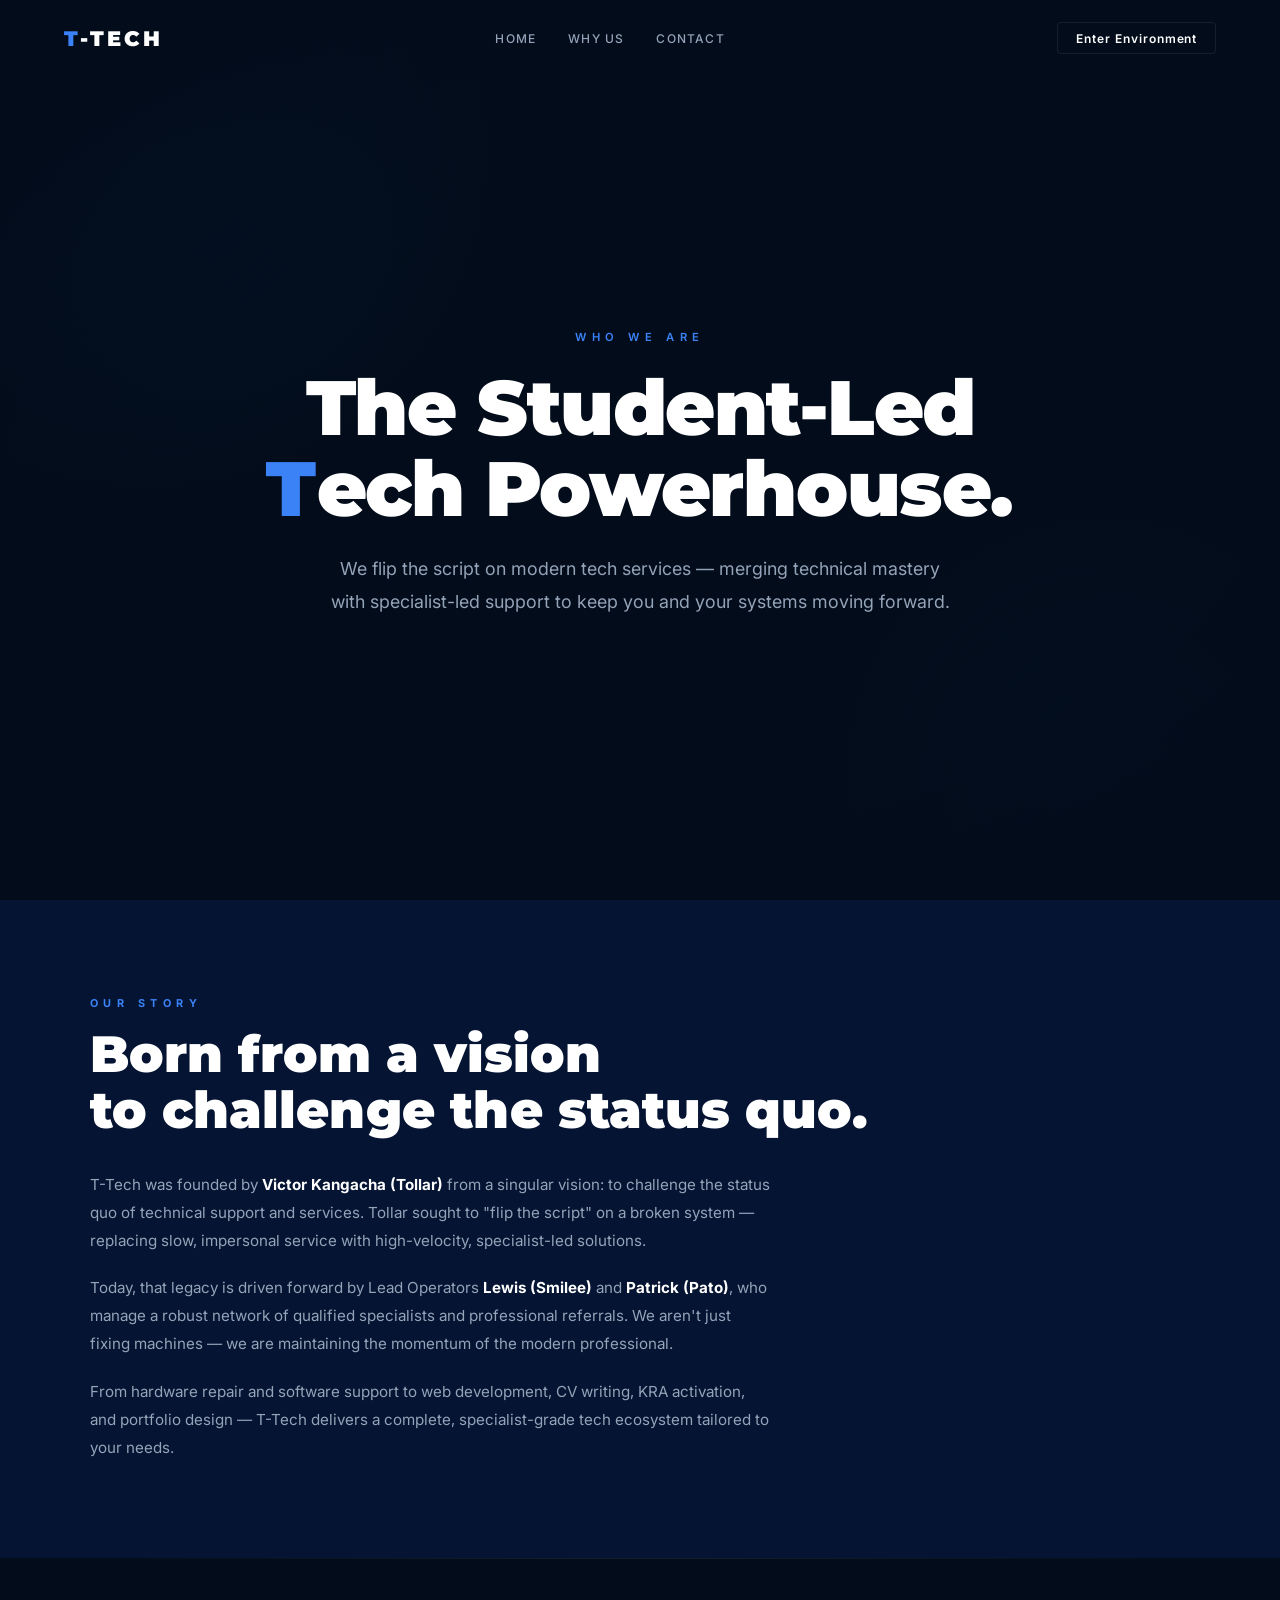
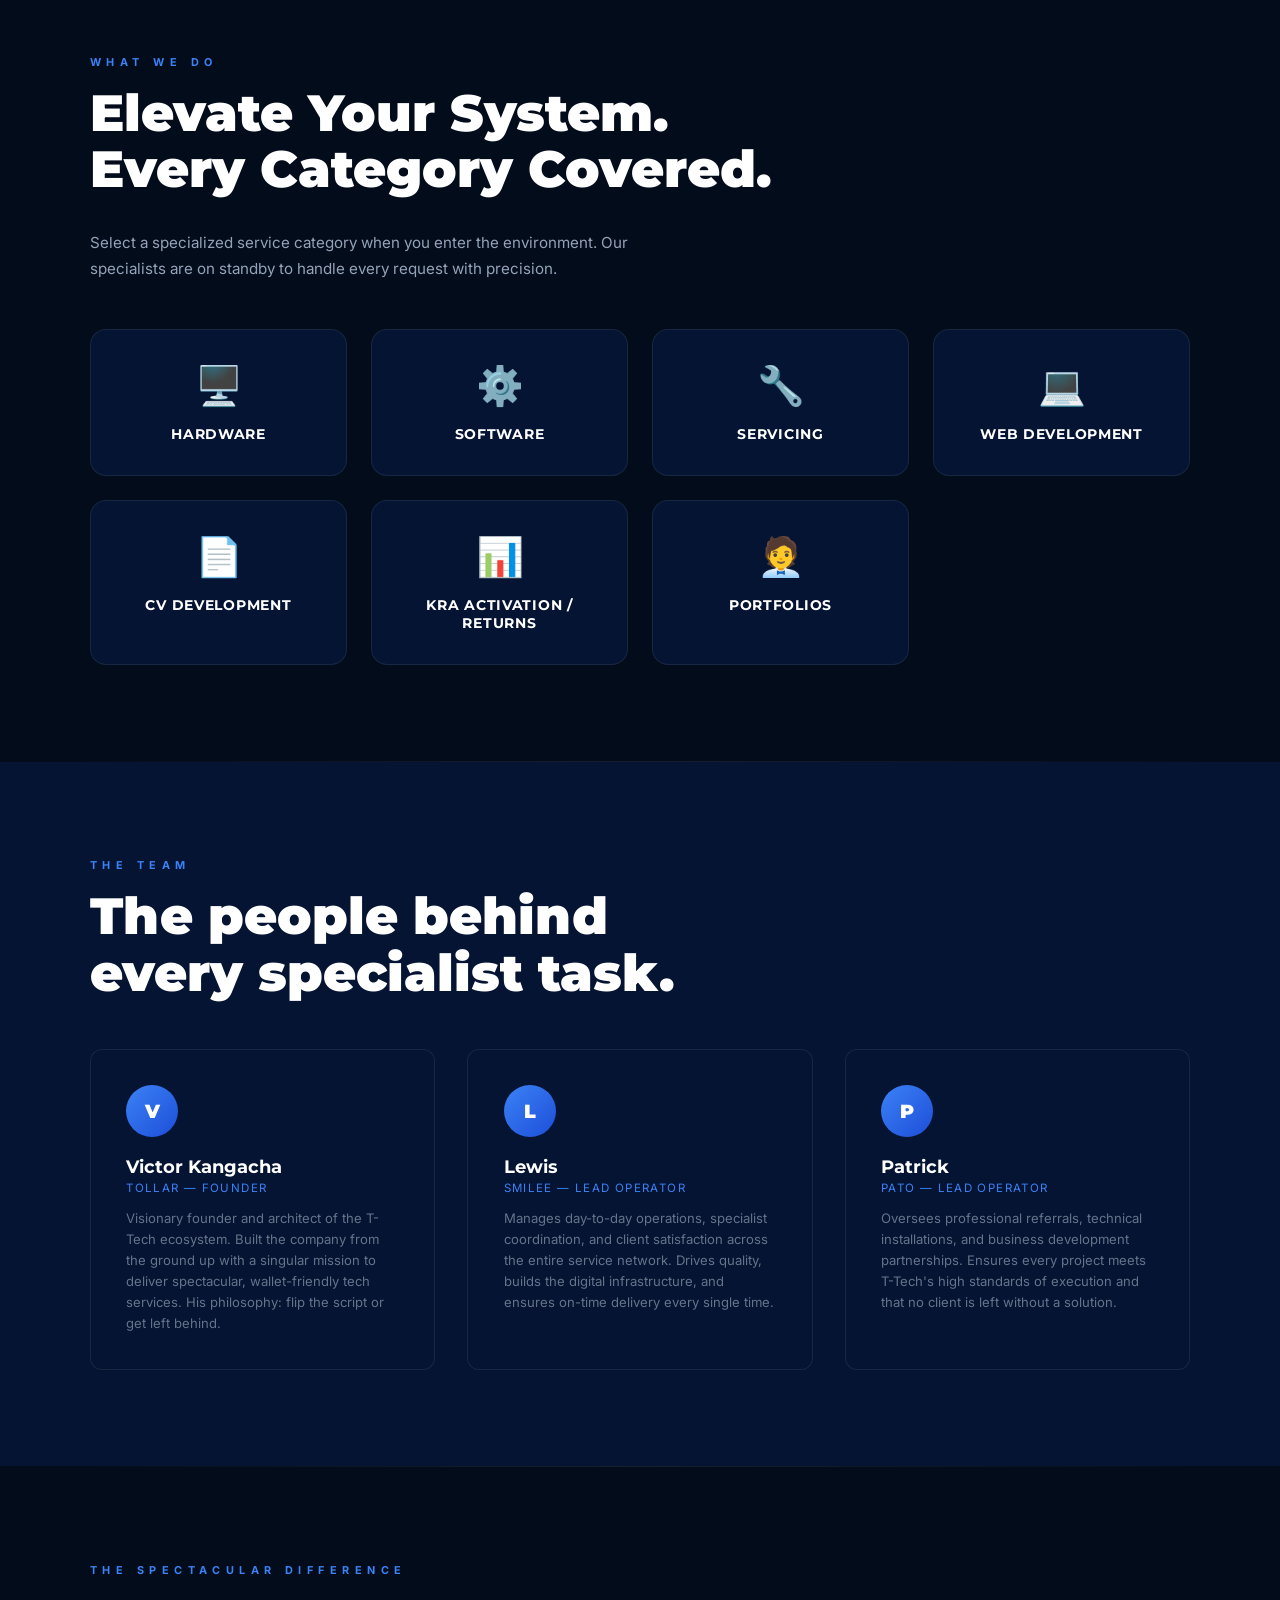
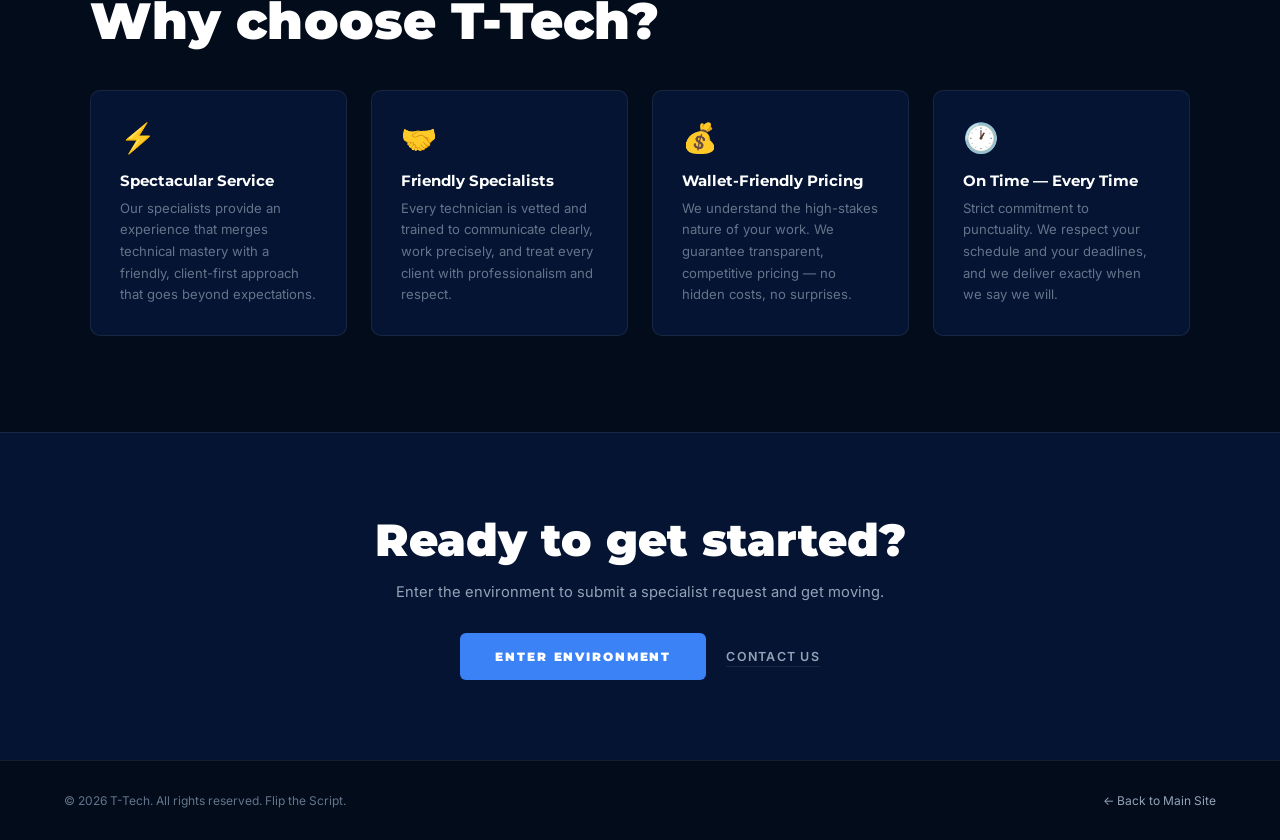
==== commit 5cb947ee: "Update ecosystem UI: navy/blue palette, Unsplash bg, dashboard redesign" ====
--- a/about.html
+++ b/about.html
@@ -10,8 +10,8 @@
   <style>
     *,*::before,*::after{box-sizing:border-box;margin:0;padding:0}
     :root{
-      --bg:#05060a;--bg2:#0b0d12;--border:rgba(255,255,255,0.08);
-      --accent:#e8ff47;--white:#fff;--grey:#6b7280;--grey-lt:#9ca3af;
+      --bg:#020c1b;--bg2:#041432;--border:rgba(255,255,255,0.08);
+      --accent:#3b82f6;--white:#fff;--grey:#64748b;--grey-lt:#94a3b8;
       --font-h:'Montserrat',sans-serif;--font-b:'Inter',sans-serif
     }
     html{scroll-behavior:smooth}
@@ -33,14 +33,14 @@
     .about-hero{
       min-height:100vh;display:flex;align-items:center;justify-content:center;
       position:relative;overflow:hidden;padding:8rem 5% 5rem;text-align:center;
-      background-image:url('assets/tech_bg.png');
+      background-image: linear-gradient(rgba(2, 12, 27, 0.82), rgba(2, 12, 27, 0.88)), url('https://images.unsplash.com/photo-1553877522-43269d4ea984?w=1920&q=80');
       background-size:cover;background-position:center;background-attachment:fixed;
     }
-    .about-hero::before{content:'';position:absolute;inset:0;background:rgba(5,6,10,0.88)}
+    .about-hero::before{content:'';position:absolute;inset:0;background:rgba(2,12,27,0.7)}
     .about-hero::after{content:'';position:absolute;inset:0;background:radial-gradient(ellipse 80% 70% at 50% 50%,transparent 0%,var(--bg) 75%)}
     .orb-hero{position:absolute;border-radius:50%;pointer-events:none}
-    .orb-1{top:-200px;left:-200px;width:700px;height:700px;background:radial-gradient(circle,rgba(232,255,71,0.1) 0%,transparent 70%);animation:pulse 10s ease-in-out infinite alternate}
-    .orb-2{bottom:-150px;right:-100px;width:550px;height:550px;background:radial-gradient(circle,rgba(232,255,71,0.05) 0%,transparent 70%);animation:pulse 14s ease-in-out infinite alternate-reverse}
+    .orb-1{top:-200px;left:-200px;width:700px;height:700px;background:radial-gradient(circle,rgba(59,130,246,0.1) 0%,transparent 70%);animation:pulse 10s ease-in-out infinite alternate}
+    .orb-2{bottom:-150px;right:-100px;width:550px;height:550px;background:radial-gradient(circle,rgba(59,130,246,0.05) 0%,transparent 70%);animation:pulse 14s ease-in-out infinite alternate-reverse}
     @keyframes pulse{from{transform:scale(1)}to{transform:scale(1.12)}}
     .hero-inner{position:relative;z-index:1;max-width:800px}
     .eyebrow{font-size:.7rem;font-weight:600;letter-spacing:.5em;text-transform:uppercase;color:var(--accent);margin-bottom:1.5rem}
@@ -64,8 +64,8 @@
       padding:2rem 1.5rem;text-align:center;transition:.3s;cursor:default;
       position:relative;overflow:hidden;
     }
-    .service-card::before{content:'';position:absolute;inset:0;background:linear-gradient(135deg,rgba(232,255,71,0.05),transparent);opacity:0;transition:.3s}
-    .service-card:hover{border-color:rgba(232,255,71,0.4);transform:translateY(-5px)}
+    .service-card::before{content:'';position:absolute;inset:0;background:linear-gradient(135deg,rgba(59,130,246,0.05),transparent);opacity:0;transition:.3s}
+    .service-card:hover{border-color:rgba(59,130,246,0.4);transform:translateY(-5px)}
     .service-card:hover::before{opacity:1}
     .service-icon{font-size:2.4rem;margin-bottom:1rem}
     .service-name{font-family:var(--font-h);font-weight:700;font-size:.9rem;letter-spacing:.05em;text-transform:uppercase;color:var(--white)}
@@ -73,10 +73,10 @@
     /* ── TEAM GRID ── */
     .team-grid{display:grid;grid-template-columns:repeat(auto-fit,minmax(260px,1fr));gap:2rem;margin-top:3rem}
     .team-card{background:var(--bg2);border:1px solid var(--border);border-radius:12px;padding:2.2rem;transition:.3s;position:relative;overflow:hidden}
-    .team-card::before{content:'';position:absolute;inset:0;background:linear-gradient(135deg,rgba(232,255,71,0.05),transparent);opacity:0;transition:.3s}
-    .team-card:hover{border-color:rgba(232,255,71,0.4);transform:translateY(-4px)}
+    .team-card::before{content:'';position:absolute;inset:0;background:linear-gradient(135deg,rgba(59,130,246,0.05),transparent);opacity:0;transition:.3s}
+    .team-card:hover{border-color:rgba(59,130,246,0.4);transform:translateY(-4px)}
     .team-card:hover::before{opacity:1}
-    .team-initial{width:52px;height:52px;border-radius:50%;background:linear-gradient(135deg,var(--accent),#556b2f);display:flex;align-items:center;justify-content:center;font-family:var(--font-h);font-weight:900;font-size:1.2rem;color:#000;margin-bottom:1.2rem}
+    .team-initial{width:52px;height:52px;border-radius:50%;background:linear-gradient(135deg,var(--accent),#1d4ed8);display:flex;align-items:center;justify-content:center;font-family:var(--font-h);font-weight:900;font-size:1.2rem;color:#fff;margin-bottom:1.2rem}
     .team-name{font-family:var(--font-h);font-weight:700;font-size:1.1rem;margin-bottom:.25rem}
     .team-handle{font-size:.72rem;letter-spacing:.12em;text-transform:uppercase;color:var(--accent);margin-bottom:.8rem}
     .team-role{font-size:.82rem;color:var(--grey);line-height:1.6}
@@ -92,8 +92,8 @@
     .cta-strip{background:var(--bg2);border-top:1px solid var(--border);padding:5rem 5%;text-align:center}
     .cta-strip h2{font-family:var(--font-h);font-weight:900;font-size:clamp(1.8rem,3.5vw,2.8rem);margin-bottom:1rem}
     .cta-strip p{color:var(--grey-lt);font-size:.92rem;margin-bottom:2rem}
-    .cta-btn{display:inline-flex;align-items:center;gap:.6rem;background:var(--accent);color:#000;font-family:var(--font-h);font-weight:900;font-size:.78rem;letter-spacing:.15em;text-transform:uppercase;text-decoration:none;padding:1rem 2.2rem;border-radius:6px;transition:.3s}
-    .cta-btn:hover{background:var(--white);box-shadow:0 0 28px rgba(232,255,71,.22)}
+    .cta-btn{display:inline-flex;align-items:center;gap:.6rem;background:var(--accent);color:#fff;font-family:var(--font-h);font-weight:900;font-size:.78rem;letter-spacing:.15em;text-transform:uppercase;text-decoration:none;padding:1rem 2.2rem;border-radius:6px;transition:.3s}
+    .cta-btn:hover{background:var(--white);color:var(--accent);box-shadow:0 0 28px rgba(59,130,246,.22)}
     .cta-ghost{display:inline-flex;align-items:center;margin-left:1rem;color:var(--grey-lt);font-size:.78rem;font-weight:600;letter-spacing:.1em;text-transform:uppercase;text-decoration:none;border-bottom:1px solid var(--border);padding-bottom:2px;transition:.2s}
     .cta-ghost:hover{color:var(--white);border-color:var(--white)}
 
